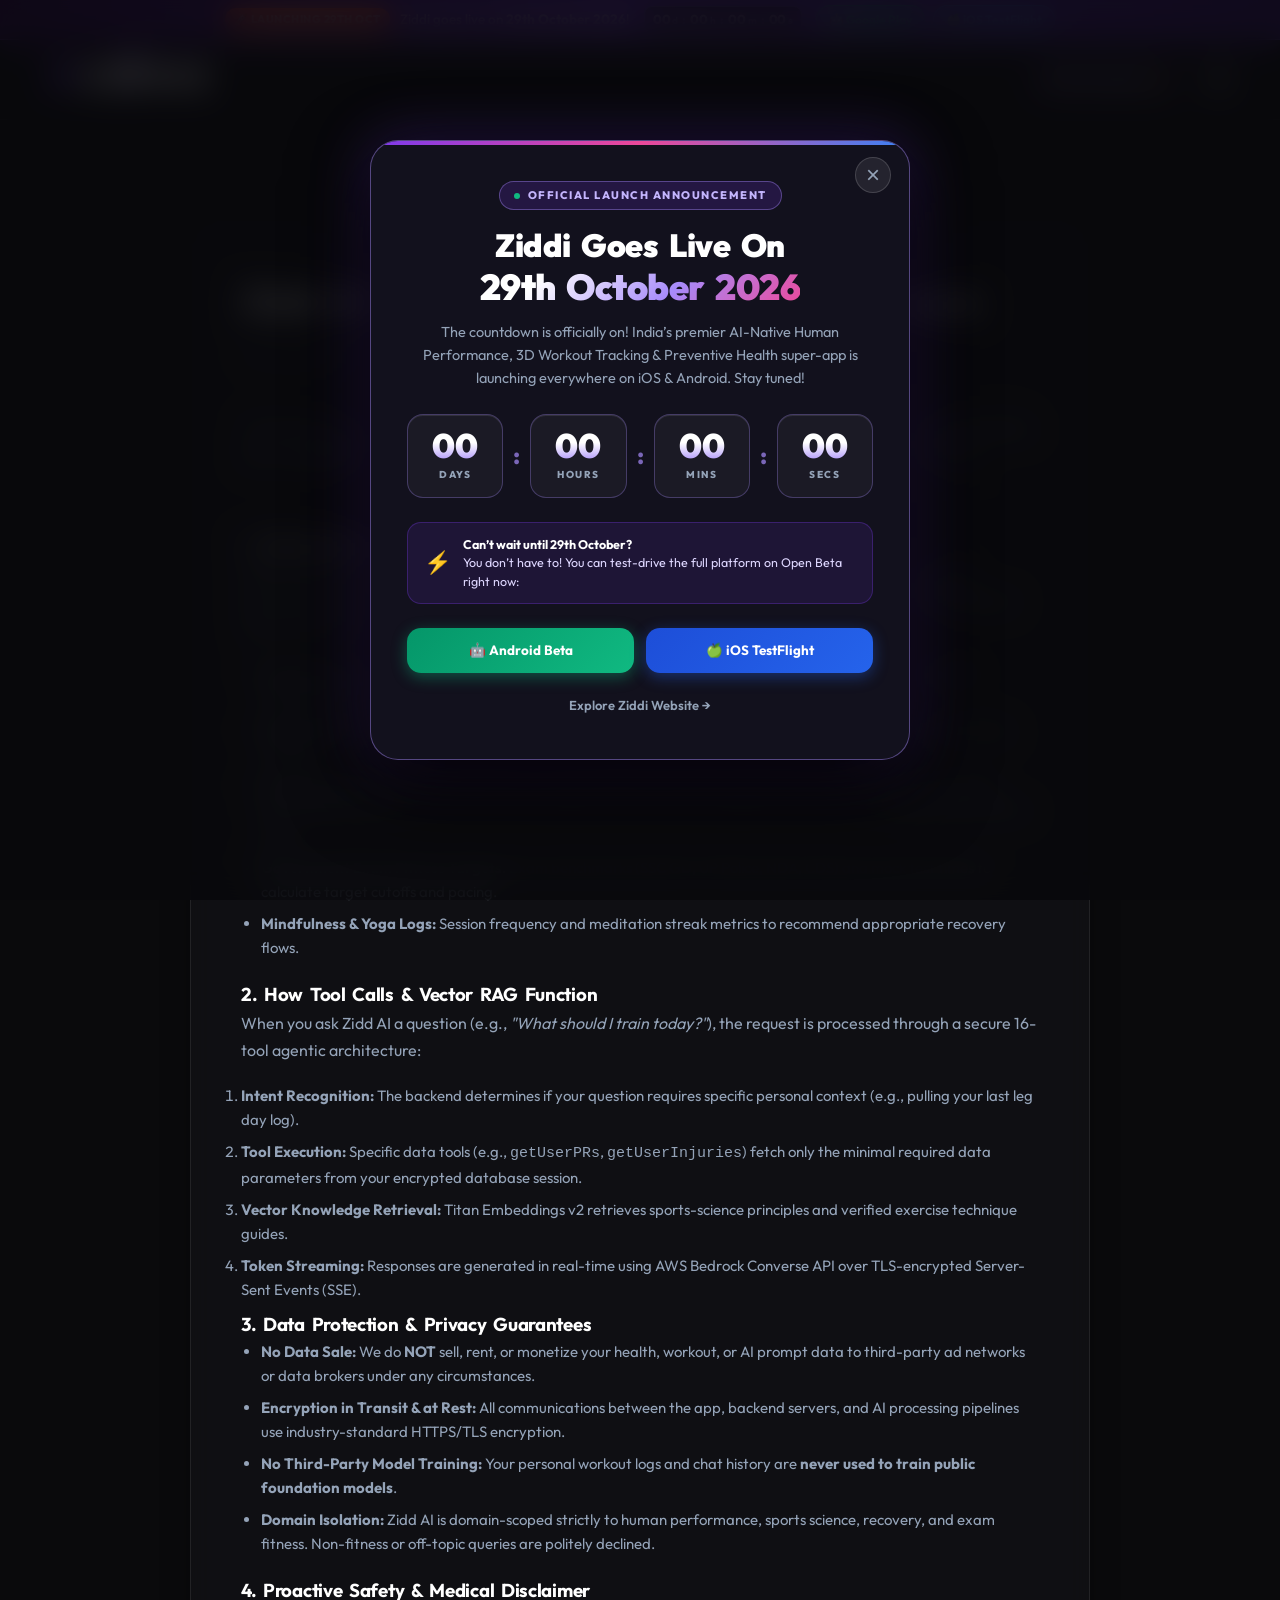
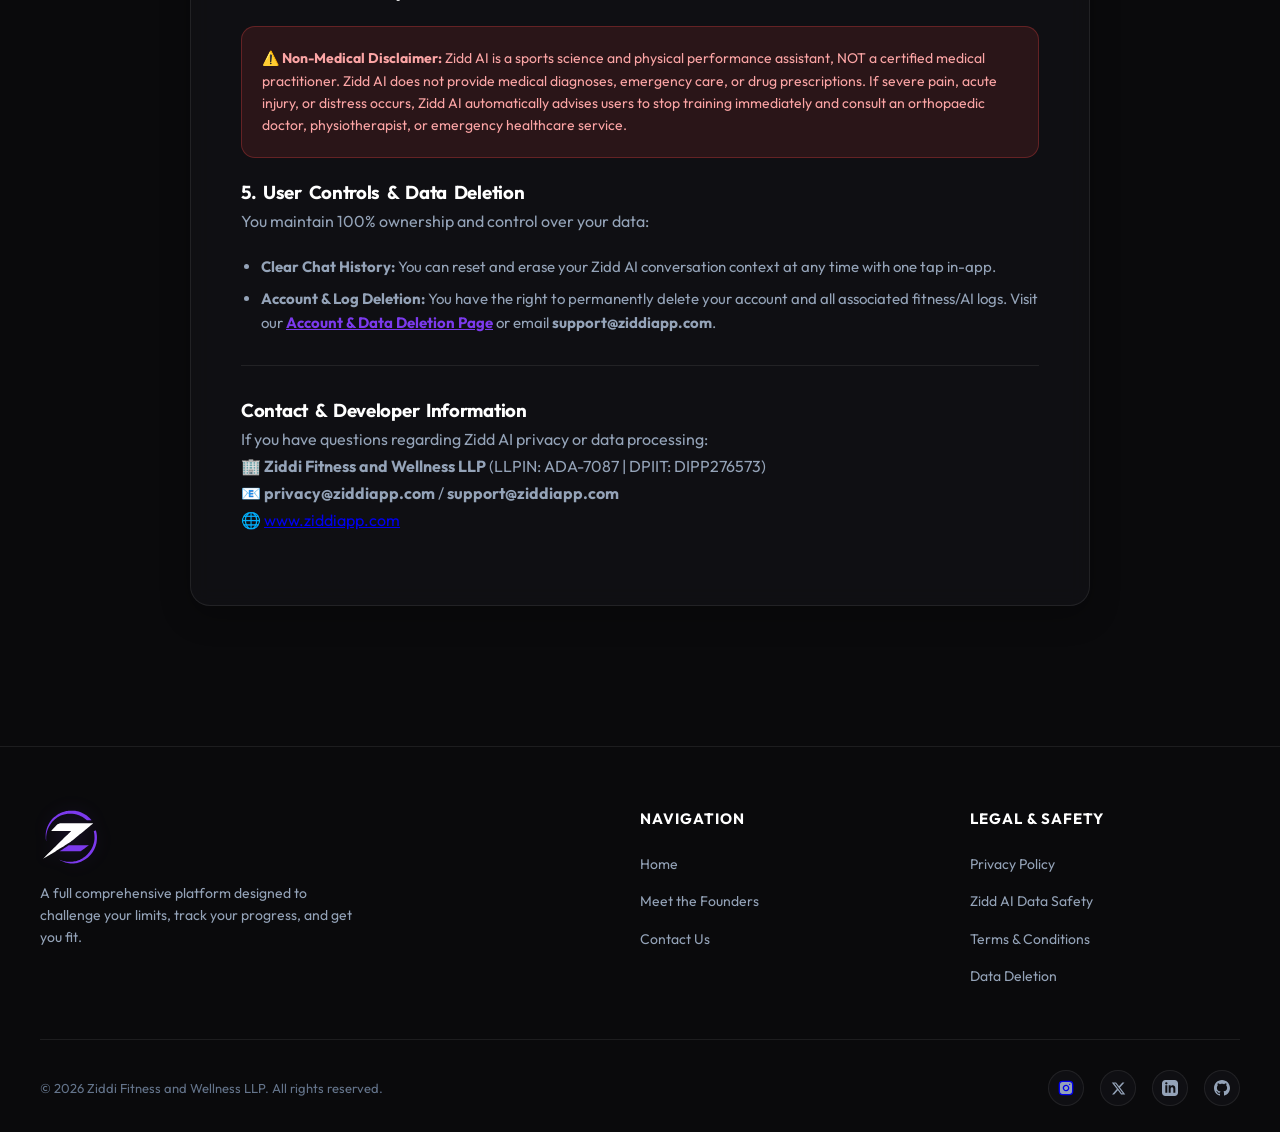
==== ai-privacy.html @ 37eece77 "Fix asset paths with base href, embed self-contained podium and button styles in challenges.html, an" ====
<!DOCTYPE html>
<html lang="en">

<script async src="https://www.googletagmanager.com/gtag/js?id=G-QQ1TR0W003"></script>
<script>
  window.dataLayer = window.dataLayer || [];
  function gtag(){dataLayer.push(arguments);}
  gtag('js', new Date());

  gtag('config', 'G-QQ1TR0W003');
</script>

<head>
  <meta charset="UTF-8">
  <meta name="viewport" content="width=device-width, initial-scale=1.0">
  <title>Zidd AI Privacy & Data Safety Disclosure — Ziddi</title>
  <meta name="description" content="Detailed privacy & data safety disclosure for Zidd AI, RAG architecture, and backend tool calls. Learn what data is accessed and how user privacy is protected.">
  <link rel="canonical" href="https://www.ziddiapp.com/ai-privacy">
  <!-- Favicon for Google Search & Browsers -->
  <link rel="icon" type="image/png" sizes="512x512" href="assets/favicon.png">
  <link rel="icon" type="image/png" sizes="192x192" href="assets/favicon.png">
  <link rel="apple-touch-icon" sizes="180x180" href="assets/favicon.png">
  <link rel="shortcut icon" href="assets/favicon.png">
  <link rel="stylesheet" href="/assets/style.css?v=3.2">
  <script src="/assets/auth.js?v=3.2"></script>
  <script src="/assets/store.js?v=3.2"></script>
  <script src="/assets/subscription-modal.js?v=3.2"></script>
  <script src="/assets/launch-timer.js?v=3.2"></script>
</head>
<body class="has-top-banner">

  <!-- Top Announcement Banner -->
  <div class="top-announcement-banner">
    <div class="banner-content">
      <span class="banner-badge">🚀 LAUNCHING 29TH OCT</span>
      <span class="banner-text">Ziddi goes live on <strong>29th October 2026</strong>!</span>
      <div class="banner-timer" id="topBannerTimer">
        <div class="timer-box"><span class="t-val" id="topDays">00</span><span class="t-lbl">d</span></div>
        <span class="timer-colon">:</span>
        <div class="timer-box"><span class="t-val" id="topHours">00</span><span class="t-lbl">h</span></div>
        <span class="timer-colon">:</span>
        <div class="timer-box"><span class="t-val" id="topMins">00</span><span class="t-lbl">m</span></div>
        <span class="timer-colon">:</span>
        <div class="timer-box"><span class="t-val" id="topSecs">00</span><span class="t-lbl">s</span></div>
      </div>
    </div>
    <div class="banner-actions">
      <a href="https://play.google.com/store/apps/details?id=com.ziddi.app&hl=en_IN" target="_blank" rel="noopener noreferrer" class="banner-cta android-cta">
        🤖 Google Play
      </a>
      <a href="https://testflight.apple.com/join/rsDB4vJc" target="_blank" rel="noopener noreferrer" class="banner-cta ios-cta">
        🍏 iOS TestFlight
      </a>
    </div>
  </div>

  <!-- Background glows -->
  <div class="gradient-accent glow-top-right"></div>
  <div class="gradient-accent glow-bottom-left"></div>

  <!-- Header -->
  <header id="mainHeader">
    <a href="index.html" class="logo-container">
      <picture>
        <source media="(max-width: 900px)" srcset="assets/z_vector_logo.svg">
        <img src="assets/logo.svg" alt="Ziddi Logo" class="logo-img">
      </picture>
    </a>
    <div class="header-right-actions">
      <a href="founders.html" class="header-founders-btn">Meet Founders 🤝</a>
      <button class="nav-menu-btn" id="menuToggle" aria-label="Toggle Navigation">
        <span></span>
        <span></span>
        <span></span>
      </button>
    </div>
  </header>

  <!-- Side Navigation Drawer -->
  <div class="drawer-backdrop" id="drawerBackdrop"></div>
  <div class="side-drawer" id="sideDrawer">
    <div style="margin-bottom: 20px;">
      <img src="assets/z_vector_logo.svg" alt="Ziddi Logo" style="height: 60px; width: auto;">
    </div>
    <a href="index.html">Home</a>
    <a href="challenges.html" class="drawer-challenge-link">
      <span>Ziddi Challenges ⚡🏆</span>
      <span class="badge-live-pulse">LIVE</span>
    </a>
    <a href="ai.html">Zidd AI Coach 🤖</a>
    <a href="founders.html">Meet the Founders</a>
    <a href="privacy.html">Privacy Policy</a>
    <a href="ai-privacy.html" style="color: var(--text-primary);">Zidd AI Data Safety</a>
    <a href="terms.html">Terms & Conditions</a>
    <a href="data-deletion.html">Data Deletion</a>
    <a href="feedback.html">Contact Us</a>
    <a href="https://play.google.com/store/apps/details?id=com.ziddi.app&hl=en_IN" target="_blank" class="drawer-login-btn" style="background: linear-gradient(135deg, #10B981 0%, #059669 100%); margin-bottom: 6px;">🤖 Android Open Beta</a>
    <a href="https://testflight.apple.com/join/rsDB4vJc" target="_blank" class="drawer-login-btn" style="background: linear-gradient(135deg, #2563EB 0%, #1D4ED8 100%);">🍏 iPhone TestFlight</a>
  </div>

  <main>
    <section>
      <div class="legal-container">
        <h1 class="legal-title">Zidd AI Privacy & Data Safety Disclosure</h1>
        <div class="legal-meta">Last Updated: September 14, 2026 | Apple & Google Store Safety Compliance</div>

        <div class="legal-content">
          <p>This document outlines the exact data privacy, retrieval architecture, tool call permissions, and safety guardrails governing <strong>Zidd AI</strong> — the 24/7 AI sports science and human performance coach inside the Ziddi platform.</p>

          <hr style="border: 0; border-top: 1px solid var(--border); margin: 30px 0;">

          <h3>1. What Data Does Zidd AI Access?</h3>
          <p>Zidd AI utilizes an agentic retrieval-augmented generation (RAG) architecture. Rather than storing your personal training history inside generic AI models, data is accessed <strong>ephemerally on demand</strong> via backend tool calls strictly when you submit a query. Zidd AI accesses the following data types:</p>
          <ul>
            <li><strong>Workout Logs & Personal Records (PRs):</strong> Past exercise names, sets, reps, weight lifted, and personal record milestones to provide progressive overload advice.</li>
            <li><strong>Weekly Split & Routine Planner:</strong> Scheduled workout days and exercise sequences to help design balanced training routines.</li>
            <li><strong>Active Injury History:</strong> Injury locations (e.g., knee, shoulder, lower back) and pain scores. This is checked by safety guardrail tools like <code>getUserInjuries</code> to explicitly prevent recommending exercises that could aggravate an active injury.</li>
            <li><strong>Government Exam Fitness Targets:</strong> Exam benchmarks (SSC GD, UP Police, NDA, CDS) and mock test times to calculate target cutoffs and pacing.</li>
            <li><strong>Mindfulness & Yoga Logs:</strong> Session frequency and meditation streak metrics to recommend appropriate recovery flows.</li>
          </ul>

          <h3>2. How Tool Calls & Vector RAG Function</h3>
          <p>When you ask Zidd AI a question (e.g., <em>"What should I train today?"</em>), the request is processed through a secure 16-tool agentic architecture:</p>
          <ol>
            <li><strong>Intent Recognition:</strong> The backend determines if your question requires specific personal context (e.g., pulling your last leg day log).</li>
            <li><strong>Tool Execution:</strong> Specific data tools (e.g., <code>getUserPRs</code>, <code>getUserInjuries</code>) fetch only the minimal required data parameters from your encrypted database session.</li>
            <li><strong>Vector Knowledge Retrieval:</strong> Titan Embeddings v2 retrieves sports-science principles and verified exercise technique guides.</li>
            <li><strong>Token Streaming:</strong> Responses are generated in real-time using AWS Bedrock Converse API over TLS-encrypted Server-Sent Events (SSE).</li>
          </ol>

          <h3>3. Data Protection & Privacy Guarantees</h3>
          <ul>
            <li><strong>No Data Sale:</strong> We do <strong>NOT</strong> sell, rent, or monetize your health, workout, or AI prompt data to third-party ad networks or data brokers under any circumstances.</li>
            <li><strong>Encryption in Transit & at Rest:</strong> All communications between the app, backend servers, and AI processing pipelines use industry-standard HTTPS/TLS encryption.</li>
            <li><strong>No Third-Party Model Training:</strong> Your personal workout logs and chat history are <strong>never used to train public foundation models</strong>.</li>
            <li><strong>Domain Isolation:</strong> Zidd AI is domain-scoped strictly to human performance, sports science, recovery, and exam fitness. Non-fitness or off-topic queries are politely declined.</li>
          </ul>

          <h3>4. Proactive Safety & Medical Disclaimer</h3>
          <div style="background: rgba(239, 68, 68, 0.12); border: 1px solid rgba(239, 68, 68, 0.3); border-radius: 14px; padding: 20px; color: #FCA5A5; font-size: 14px; margin: 20px 0; line-height: 1.6;">
            ⚠️ <strong>Non-Medical Disclaimer:</strong> Zidd AI is a sports science and physical performance assistant, NOT a certified medical practitioner. Zidd AI does not provide medical diagnoses, emergency care, or drug prescriptions. If severe pain, acute injury, or distress occurs, Zidd AI automatically advises users to stop training immediately and consult an orthopaedic doctor, physiotherapist, or emergency healthcare service.
          </div>

          <h3>5. User Controls & Data Deletion</h3>
          <p>You maintain 100% ownership and control over your data:</p>
          <ul>
            <li><strong>Clear Chat History:</strong> You can reset and erase your Zidd AI conversation context at any time with one tap in-app.</li>
            <li><strong>Account & Log Deletion:</strong> You have the right to permanently delete your account and all associated fitness/AI logs. Visit our <a href="data-deletion.html" style="color: var(--primary); font-weight: 700;">Account & Data Deletion Page</a> or email <strong>support@ziddiapp.com</strong>.</li>
          </ul>

          <hr style="border: 0; border-top: 1px solid var(--border); margin: 30px 0;">

          <h3>Contact & Developer Information</h3>
          <p>If you have questions regarding Zidd AI privacy or data processing:<br>
          🏢 <strong>Ziddi Fitness and Wellness LLP</strong> (LLPIN: ADA-7087 | DPIIT: DIPP276573)<br>
          📧 <strong>privacy@ziddiapp.com</strong> / <strong>support@ziddiapp.com</strong><br>
          🌐 <a href="https://www.ziddiapp.com">www.ziddiapp.com</a></p>
        </div>
      </div>
    </section>
  </main>

  <!-- Footer -->
  <footer>
    <div class="footer-grid">
      <div class="footer-brand">
        <a href="index.html" class="logo-container" style="padding:0;">
          <img src="assets/z_vector_logo.svg" alt="Ziddi Logo" class="logo-img" style="height: 60px;">
        </a>
        <p>A full comprehensive platform designed to challenge your limits, track your progress, and get you fit.</p>
      </div>
      <div class="footer-links">
        <h4>Navigation</h4>
        <ul>
          <li><a href="index.html">Home</a></li>
          <li><a href="founders.html">Meet the Founders</a></li>
          <li><a href="feedback.html">Contact Us</a></li>
        </ul>
      </div>
      <div class="footer-links">
        <h4>Legal & Safety</h4>
        <ul>
          <li><a href="privacy.html">Privacy Policy</a></li>
          <li><a href="ai-privacy.html">Zidd AI Data Safety</a></li>
          <li><a href="terms.html">Terms & Conditions</a></li>
          <li><a href="data-deletion.html">Data Deletion</a></li>
        </ul>
      </div>
    </div>
    <div class="footer-bottom">
      <p>&copy; 2026 Ziddi Fitness and Wellness LLP. All rights reserved.</p>
      <div class="footer-socials">
        <!-- Instagram -->
        <a href="https://www.instagram.com/ziddiapp/" target="_blank" rel="noopener noreferrer" aria-label="Instagram">
          <svg width="16" height="16" viewBox="0 0 24 24" fill="none" stroke="currentColor" stroke-width="2" stroke-linecap="round" stroke-linejoin="round"><rect x="2" y="2" width="20" height="20" rx="5" ry="5"></rect><path d="M16 11.37A4 4 0 1 1 12.63 8 4 4 0 0 1 16 11.37z"></path><line x1="17.5" y1="6.5" x2="17.51" y2="6.5"></line></svg>
        </a>
        <!-- X -->
        <a href="https://x.com/ziddiapp" target="_blank" rel="noopener noreferrer" aria-label="X (formerly Twitter)">
          <svg width="15" height="15" viewBox="0 0 24 24" fill="currentColor"><path d="M18.244 2.25h3.308l-7.227 8.26 8.502 11.24H16.17l-5.214-6.817L4.99 21.75H1.68l7.73-8.835L1.254 2.25H8.08l4.713 6.231zm-1.161 17.52h1.833L7.084 4.126H5.117z"/></svg>
        </a>
        <!-- LinkedIn -->
        <a href="https://www.linkedin.com/company/ziddi-app" target="_blank" rel="noopener noreferrer" aria-label="LinkedIn">
          <svg width="16" height="16" viewBox="0 0 24 24" fill="currentColor"><path d="M19 0h-14c-2.761 0-5 2.239-5 5v14c0 2.761 2.239 5 5 5h14c2.762 0 5-2.239 5-5v-14c0-2.761-2.238-5-5-5zm-11 19h-3v-11h3v11zm-1.5-12.268c-.966 0-1.75-.779-1.75-1.75s.784-1.75 1.75-1.75 1.75.779 1.75 1.75-.784 1.75-1.75 1.75zm13.5 12.268h-3v-5.604c0-3.368-4-3.113-4 0v5.604h-3v-11h3v1.765c1.396-2.586 7-2.777 7 2.476v6.759z"/></svg>
        </a>
        <!-- GitHub -->
        <a href="https://github.com/ziddiapp" target="_blank" rel="noopener noreferrer" aria-label="GitHub">
          <svg width="16" height="16" viewBox="0 0 24 24" fill="currentColor"><path d="M12 0c-6.626 0-12 5.373-12 12 0 5.302 3.438 9.8 8.207 11.387.599.111.793-.261.793-.577v-2.234c-3.338.726-4.033-1.416-4.033-1.416-.546-1.387-1.333-1.756-1.333-1.756-1.089-.745.083-.729.083-.729 1.205.084 1.839 1.237 1.839 1.237 1.07 1.834 2.807 1.304 3.492.997.107-.775.418-1.305.762-1.604-2.665-.305-5.467-1.334-5.467-5.931 0-1.311.469-2.381 1.236-3.221-.124-.303-.535-1.524.117-3.176 0 0 1.008-.322 3.301 1.23.957-.266 1.983-.399 3.003-.404 1.02.005 2.047.138 3.006.404 2.291-1.552 3.297-1.23 3.297-1.23.653 1.653.242 2.874.118 3.176.77.84 1.235 1.911 1.235 3.221 0 4.609-2.807 5.624-5.479 5.921.43.372.823 1.102.823 2.222v3.293c0 .319.192.694.801.576 4.765-1.589 8.199-6.086 8.199-11.386 0-6.627-5.373-12-12-12z"/></svg>
        </a>
      </div>
    </div>
  </footer>

  <script>
    const menuToggle = document.getElementById('menuToggle');
    const sideDrawer = document.getElementById('sideDrawer');
    const drawerBackdrop = document.getElementById('drawerBackdrop');

    function toggleMenu() {
      menuToggle.classList.toggle('open');
      sideDrawer.classList.toggle('open');
      drawerBackdrop.classList.toggle('open');
    }

    if (menuToggle) menuToggle.addEventListener('click', toggleMenu);
    if (drawerBackdrop) drawerBackdrop.addEventListener('click', toggleMenu);
  </script>
</body>
</html>
---- assets/style.css ----
@import url('https://fonts.googleapis.com/css2?family=Outfit:wght@300;400;500;600;700;800;900&display=swap');

:root {
  --primary: #7C3AED;
  --primary-hover: #6D28D9;
  --primary-glow: rgba(124, 58, 237, 0.15);
  --bg: #0A0A0C;
  --bg-card: rgba(18, 18, 22, 0.75);
  --bg-card-hover: rgba(26, 26, 32, 0.85);
  --border: rgba(255, 255, 255, 0.08);
  --border-focus: rgba(124, 58, 237, 0.4);
  --text-primary: #FFFFFF;
  --text-secondary: #94A3B8;
  --text-muted: #64748B;
  --font: 'Outfit', -apple-system, BlinkMacSystemFont, "Segoe UI", Roboto, sans-serif;
  --transition: all 0.3s cubic-bezier(0.4, 0, 0.2, 1);
}

/* Global Reset */
* {
  box-sizing: border-box;
  margin: 0;
  padding: 0;
}

html {
  background-color: var(--bg);
  color: var(--text-primary);
  font-family: var(--font);
  overflow-x: hidden;
  max-width: 100%;
  width: 100%;
  line-height: 1.6;
}

body {
  background-color: var(--bg);
  color: var(--text-primary);
  font-family: var(--font);
  overflow-x: clip;
  width: 100%;
  max-width: 100%;
  position: relative;
  line-height: 1.6;
}

/* Header & Navigation */
header {
  position: fixed;
  top: 0;
  left: 0;
  width: 100%;
  height: 80px;
  background: rgba(10, 10, 12, 0.75);
  backdrop-filter: blur(16px);
  -webkit-backdrop-filter: blur(16px);
  border-bottom: 1px solid var(--border);
  z-index: 100;
  display: flex;
  justify-content: space-between;
  align-items: center;
  padding: 0 40px;
  transition: var(--transition);
}

header.scrolled {
  height: 70px;
  background: rgba(6, 6, 8, 0.9);
}

.logo-container {
  display: flex;
  align-items: center;
  gap: 12px;
  text-decoration: none;
  cursor: pointer;
}

.logo-img {
  height: 48px;
  width: auto;
  filter: drop-shadow(0 0 8px var(--primary-glow));
  transition: var(--transition);
}

.logo-container:hover .logo-img {
  transform: rotate(-5deg) scale(1.05);
}

.logo-text {
  font-size: 24px;
  font-weight: 900;
  color: var(--text-primary);
  letter-spacing: -0.5px;
}

.logo-text span {
  color: var(--primary);
}

/* Header Right Actions */
.header-right-actions {
  display: flex;
  align-items: center;
  gap: 16px;
}

.header-founders-btn {
  display: inline-flex;
  align-items: center;
  gap: 6px;
  padding: 8px 18px;
  background: rgba(124, 58, 237, 0.12);
  border: 1px solid rgba(124, 58, 237, 0.35);
  border-radius: 20px;
  color: var(--text-primary);
  text-decoration: none;
  font-size: 14px;
  font-weight: 700;
  transition: var(--transition);
}

.header-founders-btn:hover,
.header-founders-btn.active {
  background: rgba(124, 58, 237, 0.25);
  border-color: var(--primary);
  transform: translateY(-1px);
  box-shadow: 0 4px 14px rgba(124, 58, 237, 0.35);
  color: #FFFFFF;
}

.nav-menu-btn {
  display: flex;
  flex-direction: column;
  justify-content: space-around;
  width: 42px;
  height: 42px;
  padding: 10px 8px;
  background: rgba(255, 255, 255, 0.05);
  border: 1px solid var(--border);
  border-radius: 12px;
  cursor: pointer;
  transition: var(--transition);
  z-index: 160;
}

.nav-menu-btn:hover {
  background: rgba(124, 58, 237, 0.15);
  border-color: var(--primary);
}

.nav-menu-btn span {
  width: 100%;
  height: 2px;
  background: var(--text-primary);
  border-radius: 2px;
  transition: var(--transition);
}

/* Side Drawer styling */
.side-drawer {
  position: fixed;
  top: 0;
  right: 0;
  width: 300px;
  max-width: 85vw;
  height: 100vh;
  background: rgba(13, 13, 16, 0.96);
  backdrop-filter: blur(24px);
  -webkit-backdrop-filter: blur(24px);
  border-left: 1px solid var(--border);
  z-index: 150;
  display: flex;
  flex-direction: column;
  padding: 100px 30px 40px 30px;
  gap: 22px;
  transform: translateX(100%);
  visibility: hidden;
  transition: transform 0.35s cubic-bezier(0.16, 1, 0.3, 1), visibility 0.35s;
  overflow-y: auto;
  overflow-x: hidden;
  -webkit-overflow-scrolling: touch;
  scroll-behavior: smooth;
  overscroll-behavior: contain;
}

.side-drawer::-webkit-scrollbar {
  width: 5px;
}
.side-drawer::-webkit-scrollbar-track {
  background: transparent;
}
.side-drawer::-webkit-scrollbar-thumb {
  background: rgba(124, 58, 237, 0.3);
  border-radius: 4px;
}
.side-drawer::-webkit-scrollbar-thumb:hover {
  background: rgba(124, 58, 237, 0.6);
}

.side-drawer a, .side-drawer button, .side-drawer div {
  flex-shrink: 0;
}

.side-drawer.open {
  transform: translateX(0);
  visibility: visible;
  box-shadow: -20px 0 40px rgba(0, 0, 0, 0.8);
}

.side-drawer a, .side-drawer button {
  font-size: 18px;
  font-weight: 600;
  color: var(--text-secondary);
  text-decoration: none;
  transition: var(--transition);
  text-align: left;
}

.side-drawer a:hover, .side-drawer button:hover {
  color: var(--text-primary);
  transform: translateX(8px);
}

.drawer-login-btn {
  background: linear-gradient(135deg, var(--primary) 0%, #9060FF 100%);
  color: #FFFFFF !important;
  border: none;
  padding: 14px 28px;
  border-radius: 12px;
  font-weight: 700 !important;
  cursor: pointer;
  text-align: center !important;
  box-shadow: 0 4px 15px rgba(124, 58, 237, 0.35);
  margin-top: 10px;
}

.drawer-login-btn:hover {
  transform: translateY(-2px) !important;
  box-shadow: 0 6px 20px rgba(124, 58, 237, 0.5);
}

.drawer-backdrop {
  position: fixed;
  top: 0;
  left: 0;
  width: 100vw;
  height: 100vh;
  background: rgba(0, 0, 0, 0.5);
  z-index: 140;
  opacity: 0;
  pointer-events: none;
  transition: var(--transition);
}

.drawer-backdrop.open {
  opacity: 1;
  pointer-events: auto;
}

/* Base Layout & Sections */
main {
  padding-top: 80px;
}

section {
  padding: 100px 40px;
  max-width: 1400px;
  margin: 0 auto;
}

/* Gradient background accents */
.gradient-accent {
  position: absolute;
  width: 350px;
  height: 350px;
  border-radius: 50%;
  background: radial-gradient(circle, rgba(124, 58, 237, 0.15) 0%, rgba(0,0,0,0) 70%);
  filter: blur(40px);
  pointer-events: none;
  z-index: -1;
  max-width: 100vw;
  overflow: hidden;
}

.glow-top-right {
  top: 0;
  right: 0;
}

.glow-bottom-left {
  bottom: 0;
  left: 0;
}

/* Button UI */
.btn-primary {
  background: linear-gradient(135deg, var(--primary) 0%, #9060FF 100%);
  color: var(--text-primary);
  border: none;
  padding: 16px 36px;
  font-size: 16px;
  font-weight: 700;
  border-radius: 12px;
  cursor: pointer;
  transition: var(--transition);
  display: inline-flex;
  align-items: center;
  gap: 10px;
  text-decoration: none;
  box-shadow: 0 4px 15px rgba(124, 58, 237, 0.3);
}

.btn-primary:hover {
  transform: translateY(-2px);
  box-shadow: 0 8px 24px rgba(124, 58, 237, 0.55);
}

/* Legal Pages Styling (Terms / Privacy) */
.legal-container {
  max-width: 900px;
  margin: 40px auto;
  background: var(--bg-card);
  border: 1px solid var(--border);
  border-radius: 20px;
  padding: 50px;
  box-shadow: 0 10px 30px rgba(0, 0, 0, 0.25);
  backdrop-filter: blur(10px);
}

.legal-title {
  font-size: 38px;
  font-weight: 800;
  margin-bottom: 10px;
  background: linear-gradient(to right, #FFF 30%, #CCC 100%);
  -webkit-background-clip: text;
  -webkit-text-fill-color: transparent;
}

.legal-meta {
  color: var(--text-muted);
  font-size: 14px;
  margin-bottom: 30px;
  border-bottom: 1px solid var(--border);
  padding-bottom: 20px;
}

.legal-content h2 {
  font-size: 22px;
  font-weight: 700;
  margin-top: 35px;
  margin-bottom: 15px;
  color: var(--primary);
  letter-spacing: -0.3px;
}

.legal-content p {
  color: var(--text-secondary);
  font-size: 16px;
  line-height: 1.7;
  margin-bottom: 20px;
}

.legal-content ul {
  margin-bottom: 20px;
  padding-left: 20px;
}

.legal-content li {
  color: var(--text-secondary);
  font-size: 15px;
  margin-bottom: 8px;
}

/* Footer Section */
footer {
  background: transparent;
  border-top: 1px solid var(--border);
  padding: 60px 40px 30px 40px;
}

.footer-grid {
  max-width: 1400px;
  margin: 0 auto;
  display: grid;
  grid-template-columns: 2fr 1fr 1fr;
  gap: 60px;
  margin-bottom: 50px;
}

.footer-brand p {
  color: var(--text-secondary);
  margin-top: 15px;
  max-width: 320px;
  font-size: 14px;
}

.footer-links h4 {
  font-size: 15px;
  font-weight: 700;
  text-transform: uppercase;
  letter-spacing: 1px;
  color: var(--text-primary);
  margin-bottom: 20px;
}

.footer-links ul {
  list-style: none;
  display: flex;
  flex-direction: column;
  gap: 12px;
}

.footer-links a {
  color: var(--text-secondary);
  text-decoration: none;
  font-size: 14px;
  transition: var(--transition);
}

.footer-links a:hover {
  color: var(--primary);
}

.footer-bottom {
  max-width: 1400px;
  margin: 0 auto;
  border-top: 1px solid var(--border);
  padding-top: 30px;
  display: flex;
  justify-content: space-between;
  align-items: center;
  flex-wrap: wrap;
  gap: 20px;
}

.footer-bottom p {
  color: var(--text-muted);
  font-size: 13px;
}

.footer-socials {
  display: flex;
  gap: 16px;
}

.footer-socials a {
  width: 36px;
  height: 36px;
  border-radius: 50%;
  background: var(--bg-card);
  border: 1px solid var(--border);
  display: flex;
  justify-content: center;
  align-items: center;
  text-decoration: none;
  font-size: 16px;
  transition: var(--transition);
}

.footer-socials a:hover {
  border-color: var(--primary);
  background: var(--primary-glow);
  transform: translateY(-3px);
}

.footer-socials a svg {
  fill: var(--text-secondary);
  transition: var(--transition);
}

.footer-socials a:hover svg {
  fill: #FFFFFF;
}

/* Mobile responsive adjustments */
@media (max-width: 900px) {
  .footer-grid {
    grid-template-columns: 1fr;
    gap: 40px;
  }
  .legal-container {
    padding: 30px 20px;
    margin: 20px 10px;
  }
  header {
    padding: 0 20px;
  }
}

/* ── Pink Glassy 3D Lifted Store Button ────────────────────── */
.pink-store-btn {
  background: linear-gradient(135deg, #EC4899 0%, #E11D48 100%);
  color: #FFFFFF !important;
  font-weight: 700;
  font-size: 13px;
  padding: 8px 16px;
  border-radius: 20px;
  text-decoration: none;
  display: inline-flex;
  align-items: center;
  gap: 6px;
  border: 1px solid rgba(255, 255, 255, 0.3);
  box-shadow: 0 4px 15px rgba(236, 72, 153, 0.4), inset 0 1px 0 rgba(255, 255, 255, 0.4);
  transition: all 0.25s cubic-bezier(0.4, 0, 0.2, 1);
  cursor: pointer;
  position: relative;
  overflow: hidden;
}

.pink-store-btn:hover {
  transform: translateY(-2px) scale(1.03);
  box-shadow: 0 8px 25px rgba(236, 72, 153, 0.6), inset 0 1px 0 rgba(255, 255, 255, 0.6);
}

.pink-store-btn:active {
  transform: translateY(0) scale(0.98);
}

/* ── Pink Circular Radial Burst Transition ─────────────────── */
#pinkStoreBurstOverlay {
  position: fixed;
  top: 0;
  left: 0;
  width: 100vw;
  height: 100vh;
  background: radial-gradient(circle, #FFF1F6 0%, #EC4899 70%, #90134E 100%);
  z-index: 99999;
  pointer-events: none;
  clip-path: circle(0% at var(--burst-x, 50%) var(--burst-y, 50%));
  transition: clip-path 0.65s cubic-bezier(0.25, 1, 0.5, 1);
}

#pinkStoreBurstOverlay.active {
  clip-path: circle(150% at var(--burst-x, 50%) var(--burst-y, 50%));
}

@keyframes dropInItem {
  0% {
    opacity: 0;
    transform: translateY(-20px) scale(0.95);
  }
  100% {
    opacity: 1;
    transform: translateY(0) scale(1);
  }
}

.drop-in-item {
  animation: dropInItem 0.45s cubic-bezier(0.34, 1.56, 0.64, 1) forwards;
}

/* ── Open Beta Top Announcement Banner ─────────────────────── */
.top-announcement-banner {
  background: linear-gradient(90deg, #3B0764 0%, #6D28D9 50%, #4C1D95 100%);
  border-bottom: 1px solid rgba(167, 139, 250, 0.35);
  color: #FFFFFF;
  display: flex;
  align-items: center;
  justify-content: center;
  gap: 14px;
  height: 40px;
  padding: 0 20px;
  font-size: 13.5px;
  position: fixed;
  top: 0;
  left: 0;
  width: 100%;
  z-index: 1001;
  box-shadow: 0 4px 20px rgba(124, 58, 237, 0.4);
  box-sizing: border-box;
  backdrop-filter: blur(12px);
  -webkit-backdrop-filter: blur(12px);
}

.top-announcement-banner .banner-content {
  display: flex;
  align-items: center;
  gap: 10px;
}

.top-announcement-banner .banner-badge {
  background: #EF4444;
  color: #FFF;
  font-size: 11px;
  font-weight: 800;
  padding: 3px 9px;
  border-radius: 12px;
  letter-spacing: 0.5px;
  text-transform: uppercase;
  white-space: nowrap;
  box-shadow: 0 0 10px rgba(239, 68, 68, 0.5);
  animation: pulse-badge 2s infinite;
}

@keyframes pulse-badge {
  0%, 100% { opacity: 1; transform: scale(1); }
  50% { opacity: 0.85; transform: scale(1.04); }
}

.top-announcement-banner .banner-text {
  color: rgba(255, 255, 255, 0.95);
  font-weight: 500;
  white-space: nowrap;
}

/* ── Top Banner Live Countdown Timer ───────────────────────── */
.banner-timer {
  display: inline-flex;
  align-items: center;
  gap: 4px;
  background: rgba(0, 0, 0, 0.45);
  padding: 2px 8px;
  border-radius: 8px;
  border: 1px solid rgba(167, 139, 250, 0.45);
  box-shadow: 0 0 12px rgba(124, 58, 237, 0.35);
  margin-left: 4px;
}

.banner-timer .timer-box {
  display: inline-flex;
  align-items: baseline;
  gap: 2px;
}

.banner-timer .t-val {
  font-family: 'Outfit', -apple-system, monospace, sans-serif;
  font-weight: 800;
  font-size: 13px;
  color: #FFFFFF;
  min-width: 16px;
  text-align: center;
  letter-spacing: -0.2px;
}

.banner-timer .t-lbl {
  font-size: 10px;
  font-weight: 700;
  color: #C4B5FD;
  text-transform: lowercase;
}

.banner-timer .timer-colon {
  font-weight: 800;
  font-size: 12px;
  color: #A78BFA;
  opacity: 0.85;
}

.top-announcement-banner .banner-actions {
  display: flex;
  align-items: center;
  gap: 8px;
}

.banner-cta {
  display: inline-flex;
  align-items: center;
  gap: 6px;
  padding: 4px 12px;
  border-radius: 16px;
  font-size: 12px;
  font-weight: 700;
  text-decoration: none;
  transition: all 0.2s ease;
  white-space: nowrap;
}

.banner-cta.android-cta {
  background: rgba(16, 185, 129, 0.2);
  border: 1px solid rgba(16, 185, 129, 0.5);
  color: #34D399;
}

.banner-cta.android-cta:hover {
  background: rgba(16, 185, 129, 0.35);
  color: #FFF;
  transform: translateY(-1px);
  box-shadow: 0 2px 10px rgba(16, 185, 129, 0.3);
}

.banner-cta.ios-cta {
  background: rgba(59, 130, 246, 0.2);
  border: 1px solid rgba(59, 130, 246, 0.5);
  color: #60A5FA;
}

.banner-cta.ios-cta:hover {
  background: rgba(59, 130, 246, 0.35);
  color: #FFF;
  transform: translateY(-1px);
  box-shadow: 0 2px 10px rgba(59, 130, 246, 0.3);
}

/* Header offset rule - supports both class and CSS :has */
body.has-top-banner header,
body:has(.top-announcement-banner) header,
header.has-banner {
  top: 40px !important;
}

body.has-top-banner .ai-wrapper,
body:has(.top-announcement-banner) .ai-wrapper {
  top: 120px;
}

@media (max-width: 768px) {
  .top-announcement-banner {
    height: 38px !important;
    padding: 0 10px !important;
    gap: 6px !important;
    font-size: 11px !important;
    flex-direction: row !important;
    flex-wrap: nowrap !important;
    justify-content: center !important;
    align-items: center !important;
    text-align: center !important;
  }
  .top-announcement-banner .banner-actions {
    display: none !important; /* Hide duplicate bulky store buttons from top bar on mobile */
  }
  .top-announcement-banner .banner-content {
    display: flex !important;
    align-items: center !important;
    justify-content: center !important;
    gap: 8px !important;
    width: auto !important;
    flex-wrap: nowrap !important;
  }
  .top-announcement-banner .banner-badge {
    font-size: 10px !important;
    padding: 2.5px 7px !important;
    white-space: nowrap !important;
    flex-shrink: 0 !important;
  }
  .top-announcement-banner .banner-text {
    display: none !important; /* Hide long wrapped sentence on phone so it fits into 1 clean line */
  }
  .top-announcement-banner .banner-timer {
    padding: 2px 6px !important;
    margin-left: 0 !important;
    gap: 3px !important;
    flex-shrink: 0 !important;
  }
  .top-announcement-banner .banner-timer .t-val {
    font-size: 12px !important;
    min-width: 14px !important;
  }
  .top-announcement-banner .banner-timer .t-lbl {
    font-size: 9px !important;
  }
  body.has-top-banner header,
  body:has(.top-announcement-banner) header,
  header.has-banner {
    top: 38px !important;
  }
  body.has-top-banner .hero-container,
  body.has-top-banner .challenges-page-hero,
  body.has-top-banner .founders-hero,
  body.has-top-banner .feedback-hero,
  body.has-top-banner .legal-container,
  body.has-top-banner .store-container {
    padding-top: 120px !important;
  }
}

/* ── Typography & Title Spacing ────────────────────────────── */
h1, h2, h3, .section-title, .hero-content h1, .features-header h2, .founders-hero h1, .feedback-hero h1 {
  word-spacing: 0.16em;
  letter-spacing: -0.3px;
}

/* ── Interactive Color Glow for Tabs & AI Pillar Cards ─────── */
.glow-card {
  transition: all 0.3s cubic-bezier(0.4, 0, 0.2, 1);
  cursor: pointer;
  -webkit-tap-highlight-color: transparent;
}

/* Purple Glow (Health & Live PR) */
.glow-purple {
  border: 1px solid rgba(155, 92, 255, 0.22) !important;
}
.glow-purple:hover,
.glow-purple:active,
.glow-purple:focus-visible {
  border-color: #A78BFA !important;
  box-shadow: 0 12px 35px rgba(124, 58, 237, 0.35), 0 0 20px rgba(167, 139, 250, 0.25) !important;
  transform: translateY(-4px);
}

/* Green Glow (Healing & TDEE Nutrition) */
.glow-green {
  border: 1px solid rgba(16, 185, 129, 0.22) !important;
}
.glow-green:hover,
.glow-green:active,
.glow-green:focus-visible {
  border-color: #34D399 !important;
  box-shadow: 0 12px 35px rgba(16, 185, 129, 0.35), 0 0 20px rgba(52, 211, 153, 0.25) !important;
  transform: translateY(-4px);
}

/* Orange/Red Glow (Target & Injury Guardrails) */
.glow-orange {
  border: 1px solid rgba(249, 115, 22, 0.22) !important;
}
.glow-orange:hover,
.glow-orange:active,
.glow-orange:focus-visible {
  border-color: #FB923C !important;
  box-shadow: 0 12px 35px rgba(249, 115, 22, 0.35), 0 0 20px rgba(251, 146, 60, 0.25) !important;
  transform: translateY(-4px);
}

/* Amber/Gold Glow (Exam Cutoff Pacing) */
.glow-amber {
  border: 1px solid rgba(245, 158, 11, 0.22) !important;
}
.glow-amber:hover,
.glow-amber:active,
.glow-amber:focus-visible {
  border-color: #FBBF24 !important;
  box-shadow: 0 12px 35px rgba(245, 158, 11, 0.35), 0 0 20px rgba(251, 191, 36, 0.25) !important;
  transform: translateY(-4px);
}

/* Pink Glow (Store) */
.glow-pink {
  border: 1px solid rgba(236, 72, 153, 0.22) !important;
}
.glow-pink:hover,
.glow-pink:active,
.glow-pink:focus-visible {
  border-color: #F472B6 !important;
  box-shadow: 0 12px 35px rgba(236, 72, 153, 0.35), 0 0 20px rgba(244, 114, 182, 0.25) !important;
  transform: translateY(-4px);
}

/* ── Launch Highlight Hero Pill ────────────────────────────── */
.launch-announcement-highlight {
  display: inline-flex;
  align-items: center;
  gap: 10px;
  background: linear-gradient(135deg, rgba(124, 58, 237, 0.25) 0%, rgba(236, 72, 153, 0.18) 100%);
  border: 1px solid rgba(167, 139, 250, 0.55);
  border-radius: 30px;
  padding: 8px 18px;
  margin-bottom: 20px;
  font-size: 13.5px;
  font-weight: 700;
  color: #FFFFFF;
  box-shadow: 0 4px 20px rgba(124, 58, 237, 0.35), 0 0 12px rgba(236, 72, 153, 0.2);
  cursor: pointer;
  transition: all 0.25s ease;
}

.launch-announcement-highlight:hover {
  transform: translateY(-2px) scale(1.02);
  border-color: #C4B5FD;
  box-shadow: 0 8px 30px rgba(124, 58, 237, 0.5), 0 0 20px rgba(236, 72, 153, 0.35);
}

.live-pulse-dot {
  width: 8px;
  height: 8px;
  border-radius: 50%;
  background: #10B981;
  box-shadow: 0 0 8px #10B981;
  animation: pulse-dot 1.8s infinite;
}

@keyframes pulse-dot {
  0%, 100% { transform: scale(1); opacity: 1; }
  50% { transform: scale(1.4); opacity: 0.6; }
}

/* ── Opening Launch Modal Popup ─────────────────────────────── */
.launch-modal-backdrop {
  position: fixed;
  top: 0;
  left: 0;
  width: 100vw;
  height: 100vh;
  background: rgba(8, 8, 12, 0.88);
  backdrop-filter: blur(16px);
  -webkit-backdrop-filter: blur(16px);
  z-index: 99999;
  display: flex;
  align-items: center;
  justify-content: center;
  padding: 20px;
  box-sizing: border-box;
  opacity: 0;
  visibility: hidden;
  transition: opacity 0.35s cubic-bezier(0.4, 0, 0.2, 1), visibility 0.35s ease;
}

.launch-modal-backdrop.active {
  opacity: 1;
  visibility: visible;
}

.launch-modal {
  background: #12111D;
  border: 1.5px solid rgba(167, 139, 250, 0.45);
  border-radius: 28px;
  padding: 40px 36px;
  max-width: 540px;
  width: 100%;
  text-align: center;
  position: relative;
  box-shadow: 0 25px 80px rgba(0, 0, 0, 0.95), 0 0 60px rgba(124, 58, 237, 0.3);
  transform: translateY(20px) scale(0.96);
  transition: transform 0.35s cubic-bezier(0.34, 1.56, 0.64, 1);
  box-sizing: border-box;
  overflow: hidden;
}

.launch-modal-backdrop.active .launch-modal {
  transform: translateY(0) scale(1);
}

.launch-modal::before {
  content: '';
  position: absolute;
  top: 0;
  left: 0;
  right: 0;
  height: 4px;
  background: linear-gradient(90deg, #7C3AED 0%, #EC4899 50%, #3B82F6 100%);
}

.launch-modal-close {
  position: absolute;
  top: 16px;
  right: 18px;
  background: rgba(255, 255, 255, 0.08);
  border: 1px solid rgba(255, 255, 255, 0.15);
  color: #94A3B8;
  font-size: 24px;
  line-height: 1;
  width: 36px;
  height: 36px;
  border-radius: 50%;
  cursor: pointer;
  display: flex;
  align-items: center;
  justify-content: center;
  transition: all 0.2s ease;
}

.launch-modal-close:hover {
  background: rgba(239, 68, 68, 0.2);
  border-color: #EF4444;
  color: #FFF;
  transform: rotate(90deg);
}

.launch-modal-pill {
  display: inline-flex;
  align-items: center;
  gap: 8px;
  background: rgba(124, 58, 237, 0.18);
  border: 1px solid rgba(167, 139, 250, 0.4);
  padding: 5px 14px;
  border-radius: 20px;
  font-size: 11px;
  font-weight: 800;
  letter-spacing: 1.5px;
  color: #C4B5FD;
  text-transform: uppercase;
  margin-bottom: 16px;
}

.launch-modal-pill .pill-dot {
  width: 6px;
  height: 6px;
  border-radius: 50%;
  background: #10B981;
  animation: pulse-dot 1.8s infinite;
}

.launch-modal-title {
  font-size: 32px;
  font-weight: 900;
  color: #FFFFFF;
  margin: 0 0 12px 0;
  line-height: 1.2;
  letter-spacing: -0.5px;
}

.launch-highlight-date {
  background: linear-gradient(135deg, #FFF 20%, #A78BFA 60%, #EC4899 100%);
  -webkit-background-clip: text;
  -webkit-text-fill-color: transparent;
  display: inline-block;
  font-size: 36px;
}

.launch-modal-subtitle {
  font-size: 14.5px;
  color: #94A3B8;
  line-height: 1.6;
  margin: 0 0 24px 0;
}

/* 4-Column Modal Countdown Grid */
.launch-countdown-grid {
  display: flex;
  align-items: center;
  justify-content: center;
  gap: 10px;
  margin-bottom: 24px;
}

.countdown-card {
  flex: 1;
  background: rgba(255, 255, 255, 0.04);
  border: 1px solid rgba(167, 139, 250, 0.3);
  border-radius: 16px;
  padding: 14px 8px;
  display: flex;
  flex-direction: column;
  align-items: center;
  box-shadow: inset 0 1px 0 rgba(255, 255, 255, 0.1);
  min-width: 65px;
}

.countdown-num {
  font-family: 'Outfit', -apple-system, sans-serif;
  font-size: 34px;
  font-weight: 900;
  line-height: 1;
  color: #FFFFFF;
  background: linear-gradient(180deg, #FFFFFF 40%, #A78BFA 100%);
  -webkit-background-clip: text;
  -webkit-text-fill-color: transparent;
  margin-bottom: 4px;
}

.countdown-label {
  font-size: 10px;
  font-weight: 800;
  letter-spacing: 1.5px;
  color: #94A3B8;
  text-transform: uppercase;
}

.countdown-divider {
  font-size: 24px;
  font-weight: 800;
  color: #A78BFA;
  opacity: 0.7;
}

.launch-info-box {
  display: flex;
  align-items: center;
  gap: 12px;
  background: rgba(124, 58, 237, 0.12);
  border: 1px solid rgba(124, 58, 237, 0.3);
  border-radius: 14px;
  padding: 12px 16px;
  margin-bottom: 24px;
  text-align: left;
}

.launch-info-box .info-icon {
  font-size: 22px;
  flex-shrink: 0;
}

.launch-info-box .info-text {
  font-size: 12.5px;
  line-height: 1.5;
  color: #DDD6FE;
}

.launch-info-box .info-text strong {
  color: #FFF;
}

.launch-modal-actions {
  display: flex;
  gap: 12px;
  justify-content: center;
  margin-bottom: 18px;
}

.launch-btn {
  flex: 1;
  display: inline-flex;
  align-items: center;
  justify-content: center;
  gap: 8px;
  padding: 12px 18px;
  border-radius: 14px;
  font-weight: 700;
  font-size: 13.5px;
  text-decoration: none;
  transition: all 0.25s ease;
}

.launch-btn.btn-android {
  background: linear-gradient(135deg, #059669 0%, #10B981 100%);
  color: #FFF;
  box-shadow: 0 4px 15px rgba(16, 185, 129, 0.4);
}
.launch-btn.btn-android:hover {
  transform: translateY(-2px);
  box-shadow: 0 8px 25px rgba(16, 185, 129, 0.6);
}

.launch-btn.btn-ios {
  background: linear-gradient(135deg, #1D4ED8 0%, #2563EB 100%);
  color: #FFF;
  box-shadow: 0 4px 15px rgba(37, 99, 235, 0.4);
}
.launch-btn.btn-ios:hover {
  transform: translateY(-2px);
  box-shadow: 0 8px 25px rgba(37, 99, 235, 0.6);
}

.launch-modal-dismiss-wrapper {
  margin-top: 6px;
}

.launch-dismiss-btn {
  background: none;
  border: none;
  color: #94A3B8;
  font-size: 13px;
  font-weight: 600;
  cursor: pointer;
  padding: 6px 12px;
  transition: color 0.2s ease;
  font-family: inherit;
}

.launch-dismiss-btn:hover {
  color: #FFF;
  text-decoration: underline;
}

@media (max-width: 580px) {
  .launch-modal {
    padding: 30px 20px;
    border-radius: 22px;
  }
  .launch-modal-title {
    font-size: 26px;
  }
  .launch-highlight-date {
    font-size: 28px;
  }
  .countdown-card {
    min-width: 50px;
    padding: 10px 4px;
  }
  .countdown-num {
    font-size: 26px;
  }
  .launch-modal-actions {
    flex-direction: column;
  }
}

/* ─── Ziddi Community Challenges Styles ────────────────────────────────────────── */

/* Sidebar Drawer Live Badge */
.drawer-challenge-link {
  color: #C084FC !important;
  font-weight: 700 !important;
  display: flex !important;
  align-items: center !important;
  justify-content: space-between !important;
  border-left: 3px solid #A855F7;
  padding-left: 12px !important;
  background: rgba(168, 85, 247, 0.08);
  border-radius: 8px;
  margin: 4px 0;
}

.badge-live-pulse {
  display: inline-flex;
  align-items: center;
  gap: 5px;
  background: rgba(239, 68, 68, 0.2);
  border: 1px solid rgba(239, 68, 68, 0.5);
  color: #F87171;
  font-size: 10px;
  font-weight: 800;
  letter-spacing: 0.5px;
  padding: 2px 8px;
  border-radius: 999px;
  text-transform: uppercase;
}

.badge-live-pulse::before {
  content: '';
  width: 6px;
  height: 6px;
  background: #EF4444;
  border-radius: 50%;
  animation: pulse-dot 1.4s infinite;
}

/* Homepage Challenge Highlight Banner */
.challenges-home-banner {
  max-width: 1200px;
  margin: 40px auto 20px auto;
  padding: 0 20px;
}

.challenges-banner-card {
  position: relative;
  background: linear-gradient(135deg, rgba(26, 16, 46, 0.85) 0%, rgba(13, 13, 20, 0.95) 100%);
  border: 1px solid rgba(168, 85, 247, 0.3);
  border-radius: 28px;
  padding: 40px 48px;
  overflow: hidden;
  box-shadow: 0 20px 50px rgba(0, 0, 0, 0.6), 0 0 40px rgba(168, 85, 247, 0.15);
  display: flex;
  align-items: center;
  justify-content: space-between;
  gap: 40px;
}

.challenges-banner-card::before {
  content: '';
  position: absolute;
  top: -120px;
  right: -120px;
  width: 320px;
  height: 320px;
  background: radial-gradient(circle, rgba(168, 85, 247, 0.22) 0%, transparent 70%);
  pointer-events: none;
}

.challenges-banner-content {
  flex: 1;
  max-width: 620px;
}

.challenges-banner-tag {
  display: inline-flex;
  align-items: center;
  gap: 8px;
  padding: 6px 14px;
  border-radius: 999px;
  background: rgba(168, 85, 247, 0.15);
  border: 1px solid rgba(168, 85, 247, 0.35);
  color: #C084FC;
  font-size: 12px;
  font-weight: 700;
  letter-spacing: 0.5px;
  text-transform: uppercase;
  margin-bottom: 16px;
}

.challenges-banner-title {
  font-size: 36px;
  font-weight: 800;
  letter-spacing: -0.5px;
  line-height: 1.2;
  margin-bottom: 14px;
  background: linear-gradient(135deg, #FFFFFF 0%, #E9D5FF 100%);
  -webkit-background-clip: text;
  -webkit-text-fill-color: transparent;
}

.challenges-banner-desc {
  color: #94A3B8;
  font-size: 15.5px;
  line-height: 1.6;
  margin-bottom: 24px;
}

.challenges-banner-actions {
  display: flex;
  gap: 14px;
  flex-wrap: wrap;
}

.challenges-banner-visual {
  flex-shrink: 0;
  display: flex;
  align-items: center;
  justify-content: center;
}

.challenges-banner-img {
  width: 260px;
  height: auto;
  filter: drop-shadow(0 15px 30px rgba(168, 85, 247, 0.35));
  transition: transform 0.3s ease;
}

.challenges-banner-card:hover .challenges-banner-img {
  transform: scale(1.04) rotate(-1deg);
}

.btn-challenges-primary {
  display: inline-flex;
  align-items: center;
  gap: 8px;
  background: linear-gradient(135deg, #A855F7 0%, #7C3AED 100%);
  color: #FFF !important;
  font-weight: 700;
  font-size: 14.5px;
  padding: 12px 24px;
  border-radius: 999px;
  text-decoration: none;
  border: none;
  cursor: pointer;
  transition: all 0.25s ease;
  box-shadow: 0 4px 20px rgba(168, 85, 247, 0.4);
}

.btn-challenges-primary:hover {
  transform: translateY(-2px);
  box-shadow: 0 8px 25px rgba(168, 85, 247, 0.6);
}

.btn-challenges-secondary {
  display: inline-flex;
  align-items: center;
  gap: 8px;
  background: rgba(255, 255, 255, 0.05);
  color: #E2E8F0 !important;
  font-weight: 600;
  font-size: 14px;
  padding: 12px 22px;
  border-radius: 999px;
  text-decoration: none;
  border: 1px solid rgba(255, 255, 255, 0.15);
  cursor: pointer;
  transition: all 0.25s ease;
}

.btn-challenges-secondary:hover {
  background: rgba(255, 255, 255, 0.1);
  border-color: rgba(168, 85, 247, 0.4);
  color: #FFF !important;
}

/* ── Top 3 Podium Section ── */
.podium-section {
  max-width: 1100px;
  margin: 30px auto 60px auto;
  padding: 0 20px;
}

.podium-header {
  text-align: center;
  margin-bottom: 40px;
}

.podium-header h3 {
  font-size: 32px;
  font-weight: 800;
  letter-spacing: -0.5px;
  margin-bottom: 8px;
  color: #FFF;
}

.podium-header p {
  color: #94A3B8;
  font-size: 16px;
  max-width: 600px;
  margin: 0 auto;
}

.podium-grid {
  display: grid;
  grid-template-columns: 1fr 1.15fr 1fr;
  align-items: flex-end;
  gap: 20px;
  max-width: 960px;
  margin: 0 auto;
}

/* Individual Podium Cards */
.podium-card {
  position: relative;
  background: rgba(18, 18, 26, 0.85);
  border: 1px solid rgba(255, 255, 255, 0.08);
  border-radius: 22px;
  padding: 28px 20px;
  text-align: center;
  backdrop-filter: blur(14px);
  transition: all 0.3s ease;
  display: flex;
  flex-direction: column;
  align-items: center;
}

.podium-card:hover {
  transform: translateY(-6px);
}

/* 1st Place (Gold) */
.podium-card.rank-1 {
  background: linear-gradient(180deg, rgba(38, 28, 16, 0.9) 0%, rgba(20, 18, 24, 0.95) 100%);
  border: 2px solid #F59E0B;
  box-shadow: 0 15px 40px rgba(245, 158, 11, 0.25), 0 0 30px rgba(245, 158, 11, 0.15);
  padding: 38px 24px 32px 24px;
  transform: translateY(-16px);
}

.podium-card.rank-1:hover {
  transform: translateY(-22px);
  box-shadow: 0 20px 50px rgba(245, 158, 11, 0.35);
}

/* 2nd Place (Silver) */
.podium-card.rank-2 {
  border: 1.5px solid #94A3B8;
  box-shadow: 0 10px 30px rgba(148, 163, 184, 0.15);
}

/* 3rd Place (Bronze) */
.podium-card.rank-3 {
  border: 1.5px solid #D97706;
  box-shadow: 0 10px 30px rgba(217, 119, 6, 0.15);
}

.podium-medal {
  width: 44px;
  height: 44px;
  border-radius: 50%;
  display: flex;
  align-items: center;
  justify-content: center;
  font-size: 22px;
  margin-bottom: 14px;
  box-shadow: 0 6px 16px rgba(0, 0, 0, 0.4);
}

.podium-card.rank-1 .podium-medal {
  background: linear-gradient(135deg, #FCD34D 0%, #F59E0B 100%);
  width: 52px;
  height: 52px;
  font-size: 26px;
}

.podium-card.rank-2 .podium-medal {
  background: linear-gradient(135deg, #E2E8F0 0%, #94A3B8 100%);
}

.podium-card.rank-3 .podium-medal {
  background: linear-gradient(135deg, #FBBF24 0%, #D97706 100%);
}

.podium-avatar-wrapper {
  position: relative;
  width: 72px;
  height: 72px;
  border-radius: 50%;
  padding: 3px;
  margin-bottom: 12px;
}

.podium-card.rank-1 .podium-avatar-wrapper {
  width: 86px;
  height: 86px;
  background: linear-gradient(135deg, #F59E0B 0%, #FCD34D 100%);
}

.podium-card.rank-2 .podium-avatar-wrapper {
  background: linear-gradient(135deg, #94A3B8 0%, #CBD5E1 100%);
}

.podium-card.rank-3 .podium-avatar-wrapper {
  background: linear-gradient(135deg, #D97706 0%, #F59E0B 100%);
}

.podium-avatar {
  width: 100%;
  height: 100%;
  border-radius: 50%;
  object-fit: cover;
  background: #1E1B2E;
  display: flex;
  align-items: center;
  justify-content: center;
  color: #FFF;
  font-weight: 800;
  font-size: 22px;
}

.podium-athlete-name {
  font-size: 18px;
  font-weight: 700;
  color: #FFF;
  margin-bottom: 6px;
  white-space: nowrap;
  overflow: hidden;
  text-overflow: ellipsis;
  max-width: 100%;
}

.podium-verified-badge {
  display: inline-flex;
  align-items: center;
  gap: 5px;
  font-size: 11px;
  color: #34D399;
  background: rgba(16, 185, 129, 0.12);
  border: 1px solid rgba(16, 185, 129, 0.3);
  padding: 3px 10px;
  border-radius: 999px;
  font-weight: 700;
  margin-bottom: 14px;
  letter-spacing: 0.4px;
}

.podium-score-pill {
  background: rgba(255, 255, 255, 0.08);
  border: 1px solid rgba(255, 255, 255, 0.12);
  border-radius: 999px;
  padding: 6px 16px;
  margin-bottom: 16px;
}

.podium-card.rank-1 .podium-score-pill {
  background: rgba(245, 158, 11, 0.15);
  border-color: rgba(245, 158, 11, 0.4);
}

.podium-score-val {
  font-size: 22px;
  font-weight: 900;
  color: #FFF;
}

.podium-score-unit {
  font-size: 12px;
  color: #94A3B8;
  font-weight: 700;
  text-transform: uppercase;
  margin-left: 4px;
}

.podium-reel-btn {
  width: 100%;
  display: inline-flex;
  align-items: center;
  justify-content: center;
  gap: 6px;
  background: rgba(225, 48, 108, 0.15);
  border: 1px solid rgba(225, 48, 108, 0.4);
  color: #F43F5E;
  padding: 10px 14px;
  border-radius: 12px;
  font-size: 13px;
  font-weight: 700;
  cursor: pointer;
  transition: all 0.2s ease;
  font-family: inherit;
}

.podium-reel-btn:hover {
  background: rgba(225, 48, 108, 0.25);
  border-color: #E1306C;
  color: #FFF;
  transform: translateY(-2px);
}

/* ── In-Page Instagram Reel Video Modal ── */
.reel-modal-backdrop {
  position: fixed;
  inset: 0;
  background: rgba(0, 0, 0, 0.85);
  backdrop-filter: blur(8px);
  z-index: 100000;
  display: none;
  align-items: center;
  justify-content: center;
  padding: 20px;
}

.reel-modal-backdrop.active {
  display: flex;
}

.reel-modal-container {
  background: #111118;
  border: 1px solid rgba(255, 255, 255, 0.15);
  border-radius: 20px;
  width: 100%;
  max-width: 440px;
  max-height: 90vh;
  display: flex;
  flex-direction: column;
  overflow: hidden;
  box-shadow: 0 25px 60px rgba(0, 0, 0, 0.8);
  animation: modal-pop 0.25s cubic-bezier(0.16, 1, 0.3, 1);
}

@keyframes modal-pop {
  0% { transform: scale(0.92); opacity: 0; }
  100% { transform: scale(1); opacity: 1; }
}

.reel-modal-header {
  display: flex;
  align-items: center;
  justify-content: space-between;
  padding: 16px 20px;
  border-bottom: 1px solid rgba(255, 255, 255, 0.08);
}

.reel-modal-title {
  display: flex;
  align-items: center;
  gap: 8px;
  font-weight: 700;
  font-size: 15px;
  color: #FFF;
}

.reel-modal-close {
  background: none;
  border: none;
  color: #94A3B8;
  font-size: 24px;
  cursor: pointer;
  line-height: 1;
  padding: 4px;
  transition: color 0.2s;
}

.reel-modal-close:hover {
  color: #FFF;
}

.reel-modal-body {
  position: relative;
  flex: 1;
  min-height: 480px;
  background: #000;
  overflow: hidden;
  display: flex;
  align-items: center;
  justify-content: center;
}

.reel-modal-iframe {
  width: 100%;
  height: 520px;
  border: none;
  overflow: hidden;
}

.reel-modal-footer {
  padding: 14px 20px;
  background: #161622;
  border-top: 1px solid rgba(255, 255, 255, 0.08);
  display: flex;
  align-items: center;
  justify-content: space-between;
}

.reel-direct-link {
  color: #A855F7;
  font-size: 13px;
  font-weight: 600;
  text-decoration: none;
  display: inline-flex;
  align-items: center;
  gap: 4px;
}

.reel-direct-link:hover {
  text-decoration: underline;
  color: #C084FC;
}

/* Claim Modal Container */
.claim-modal-container {
  background: #12121C;
  border: 1px solid rgba(168, 85, 247, 0.35);
  border-radius: 24px;
  width: 100%;
  max-width: 480px;
  padding: 36px 32px;
  text-align: center;
  box-shadow: 0 25px 60px rgba(0, 0, 0, 0.8), 0 0 40px rgba(168, 85, 247, 0.2);
}

.claim-modal-icon {
  font-size: 40px;
  margin-bottom: 12px;
}

.claim-modal-title {
  font-size: 24px;
  font-weight: 800;
  color: #FFF;
  margin-bottom: 8px;
}

.claim-modal-desc {
  font-size: 14px;
  color: #94A3B8;
  line-height: 1.6;
  margin-bottom: 24px;
}

.claim-input-group {
  position: relative;
  margin-bottom: 20px;
}

.claim-input-prefix {
  position: absolute;
  left: 16px;
  top: 50%;
  transform: translateY(-50%);
  color: #94A3B8;
  font-weight: 700;
  font-size: 16px;
}

.claim-input {
  width: 100%;
  background: rgba(255, 255, 255, 0.06);
  border: 1.5px solid rgba(255, 255, 255, 0.15);
  border-radius: 12px;
  padding: 14px 16px 14px 34px;
  color: #FFF;
  font-size: 15px;
  outline: none;
  box-sizing: border-box;
  font-family: inherit;
  transition: border-color 0.2s;
}

.claim-input:focus {
  border-color: #A855F7;
  background: rgba(255, 255, 255, 0.09);
}

.claim-submit-btn {
  width: 100%;
  background: linear-gradient(135deg, #A855F7 0%, #7C3AED 100%);
  border: none;
  color: #FFF;
  font-weight: 700;
  font-size: 15px;
  padding: 14px;
  border-radius: 12px;
  cursor: pointer;
  transition: all 0.2s;
  box-shadow: 0 10px 20px rgba(124, 58, 237, 0.35);
  font-family: inherit;
}

.claim-submit-btn:hover {
  transform: translateY(-2px);
  box-shadow: 0 12px 24px rgba(124, 58, 237, 0.5);
}

/* Responsiveness for Podium & Banner */
@media (max-width: 900px) {
  .challenges-banner-card {
    flex-direction: column-reverse;
    padding: 32px 24px;
    text-align: center;
  }
  .challenges-banner-actions {
    justify-content: center;
  }
  .challenges-banner-visual {
    width: 100%;
    max-width: 300px;
  }
  .podium-grid {
    grid-template-columns: 1fr;
    gap: 16px;
  }
  .podium-card.rank-1 {
    order: -1;
    transform: none;
  }
  .podium-card.rank-1:hover {
    transform: translateY(-4px);
  }
}
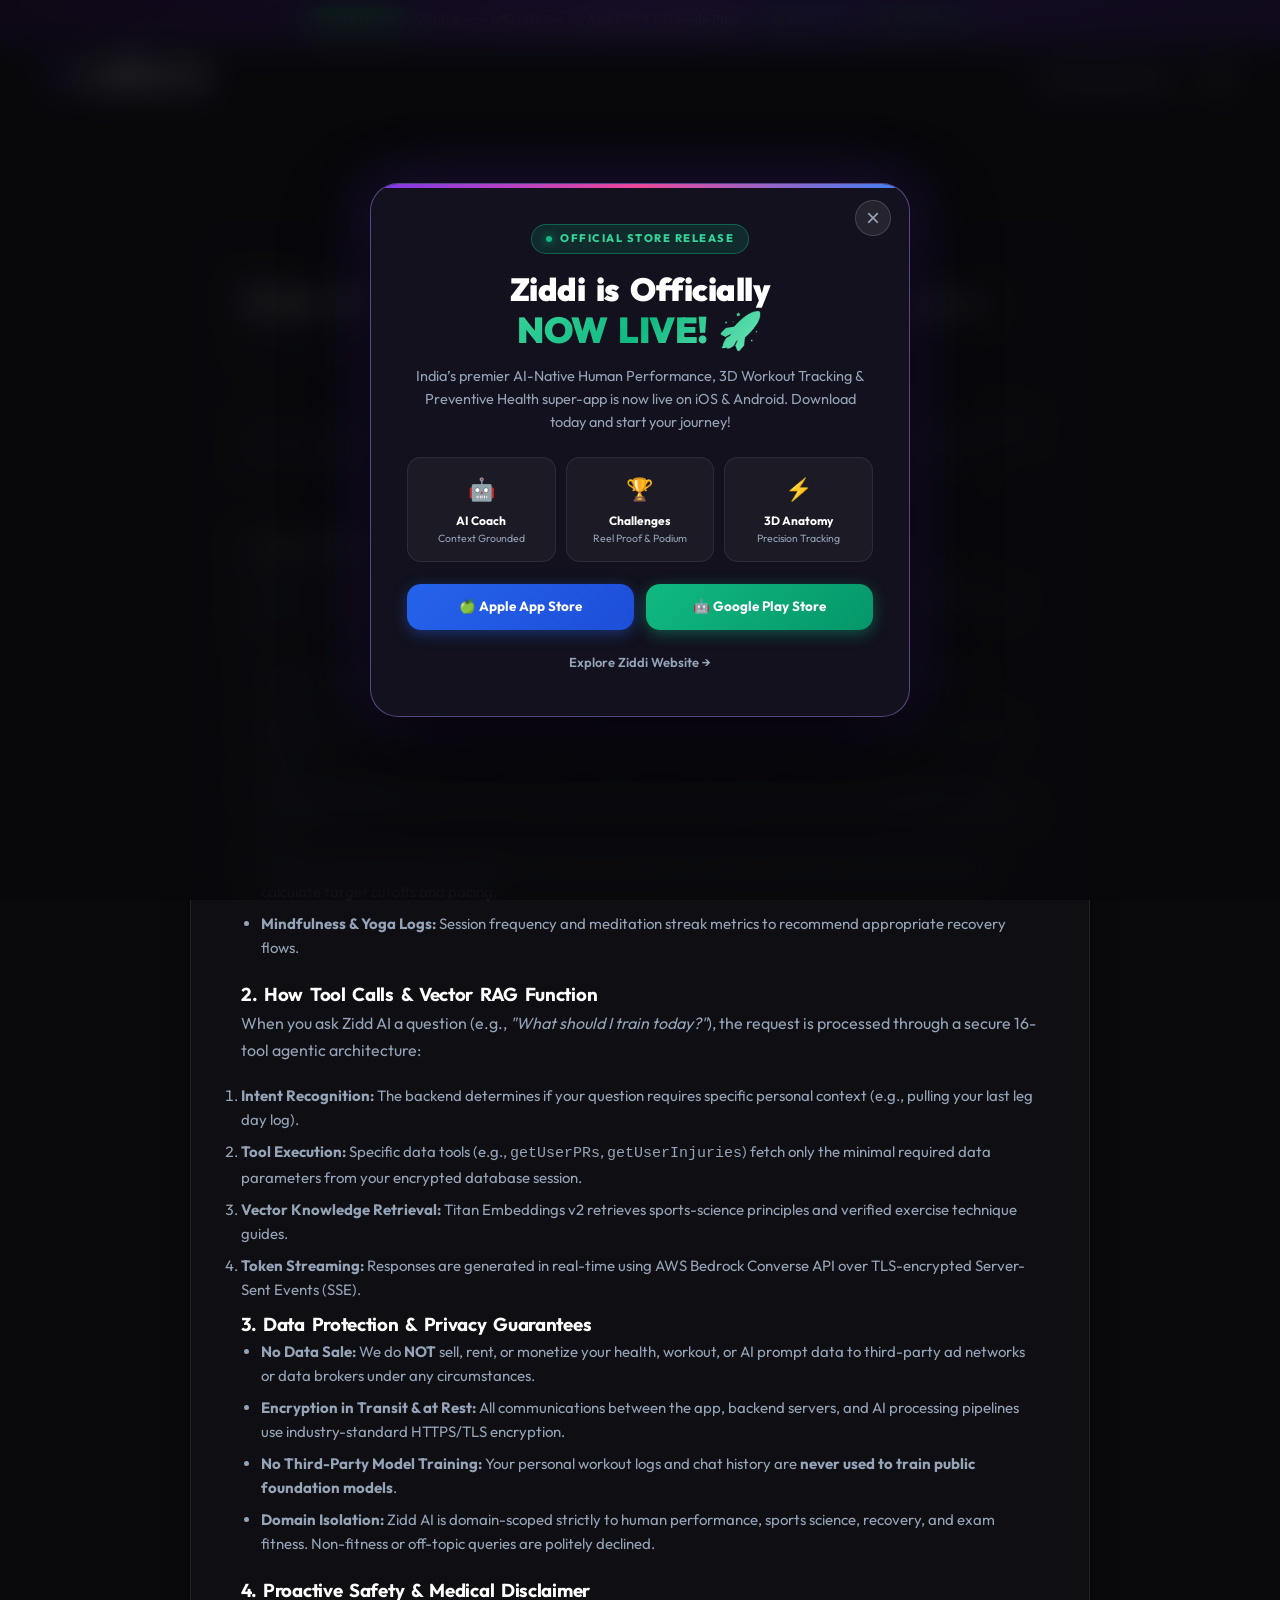
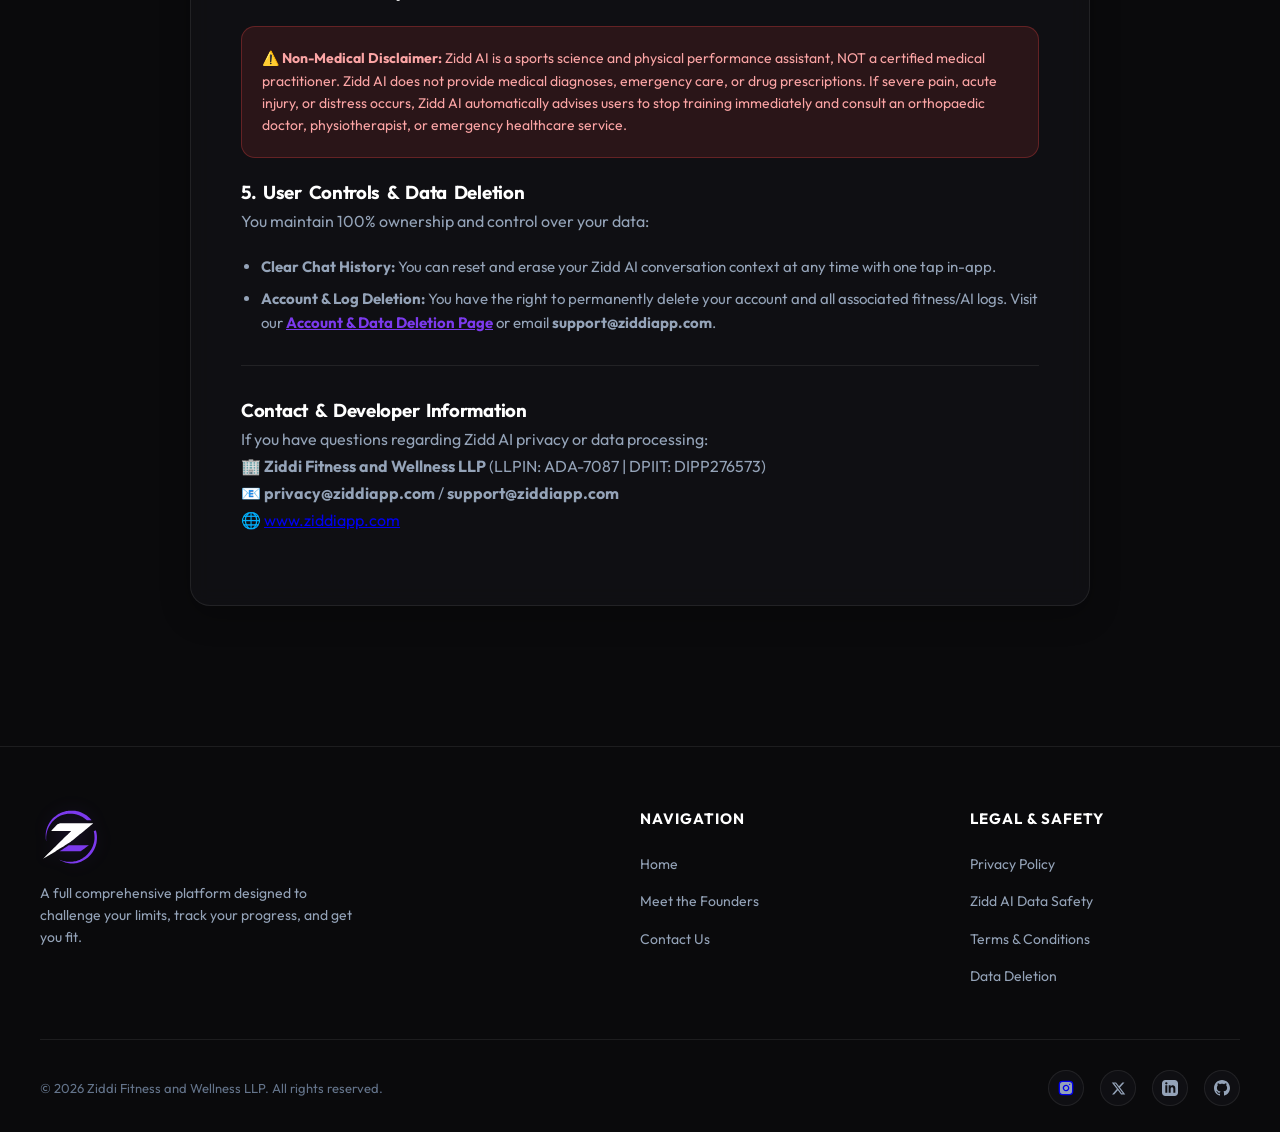
==== commit 580decdd: "Official App Launch: replace TestFlight & beta links with live Apple App Store & Google Play links, " ====
--- a/ai-privacy.html
+++ b/ai-privacy.html
@@ -21,35 +21,26 @@
   <link rel="icon" type="image/png" sizes="192x192" href="assets/favicon.png">
   <link rel="apple-touch-icon" sizes="180x180" href="assets/favicon.png">
   <link rel="shortcut icon" href="assets/favicon.png">
-  <link rel="stylesheet" href="/assets/style.css?v=3.2">
-  <script src="/assets/auth.js?v=3.2"></script>
-  <script src="/assets/store.js?v=3.2"></script>
-  <script src="/assets/subscription-modal.js?v=3.2"></script>
-  <script src="/assets/launch-timer.js?v=3.2"></script>
+  <link rel="stylesheet" href="/assets/style.css?v=4.0">
+  <script src="/assets/auth.js?v=4.0"></script>
+  <script src="/assets/store.js?v=4.0"></script>
+  <script src="/assets/subscription-modal.js?v=4.0"></script>
+  <script src="/assets/launch-timer.js?v=4.0"></script>
 </head>
 <body class="has-top-banner">
 
   <!-- Top Announcement Banner -->
   <div class="top-announcement-banner">
     <div class="banner-content">
-      <span class="banner-badge">🚀 LAUNCHING 29TH OCT</span>
-      <span class="banner-text">Ziddi goes live on <strong>29th October 2026</strong>!</span>
-      <div class="banner-timer" id="topBannerTimer">
-        <div class="timer-box"><span class="t-val" id="topDays">00</span><span class="t-lbl">d</span></div>
-        <span class="timer-colon">:</span>
-        <div class="timer-box"><span class="t-val" id="topHours">00</span><span class="t-lbl">h</span></div>
-        <span class="timer-colon">:</span>
-        <div class="timer-box"><span class="t-val" id="topMins">00</span><span class="t-lbl">m</span></div>
-        <span class="timer-colon">:</span>
-        <div class="timer-box"><span class="t-val" id="topSecs">00</span><span class="t-lbl">s</span></div>
-      </div>
+      <span class="banner-badge">🎉 APP IS LIVE</span>
+      <span class="banner-text">Ziddi is now officially live on <strong>App Store</strong> &amp; <strong>Google Play</strong>!</span>
     </div>
     <div class="banner-actions">
-      <a href="https://play.google.com/store/apps/details?id=com.ziddi.app&hl=en_IN" target="_blank" rel="noopener noreferrer" class="banner-cta android-cta">
+      <a href="https://apps.apple.com/in/app/ziddi/id6809047218" target="_blank" rel="noopener noreferrer" class="banner-cta ios-cta">
+        🍏 App Store
+      </a>
+      <a href="https://play.google.com/store/apps/details?id=com.ziddi.app&hl=en" target="_blank" rel="noopener noreferrer" class="banner-cta android-cta">
         🤖 Google Play
-      </a>
-      <a href="https://testflight.apple.com/join/rsDB4vJc" target="_blank" rel="noopener noreferrer" class="banner-cta ios-cta">
-        🍏 iOS TestFlight
       </a>
     </div>
   </div>
@@ -94,8 +85,8 @@
     <a href="terms.html">Terms & Conditions</a>
     <a href="data-deletion.html">Data Deletion</a>
     <a href="feedback.html">Contact Us</a>
-    <a href="https://play.google.com/store/apps/details?id=com.ziddi.app&hl=en_IN" target="_blank" class="drawer-login-btn" style="background: linear-gradient(135deg, #10B981 0%, #059669 100%); margin-bottom: 6px;">🤖 Android Open Beta</a>
-    <a href="https://testflight.apple.com/join/rsDB4vJc" target="_blank" class="drawer-login-btn" style="background: linear-gradient(135deg, #2563EB 0%, #1D4ED8 100%);">🍏 iPhone TestFlight</a>
+    <a href="https://apps.apple.com/in/app/ziddi/id6809047218" target="_blank" class="drawer-login-btn" style="background: linear-gradient(135deg, #2563EB 0%, #1D4ED8 100%); margin-bottom: 6px;">🍏 Apple App Store</a>
+    <a href="https://play.google.com/store/apps/details?id=com.ziddi.app&hl=en" target="_blank" class="drawer-login-btn" style="background: linear-gradient(135deg, #10B981 0%, #059669 100%);">🤖 Google Play Store</a>
   </div>
 
   <main>
--- a/assets/style.css
+++ b/assets/style.css
@@ -550,7 +550,7 @@
   animation: dropInItem 0.45s cubic-bezier(0.34, 1.56, 0.64, 1) forwards;
 }
 
-/* ── Open Beta Top Announcement Banner ─────────────────────── */
+/* ── App Live Top Announcement Banner ─────────────────────── */
 .top-announcement-banner {
   background: linear-gradient(90deg, #3B0764 0%, #6D28D9 50%, #4C1D95 100%);
   border-bottom: 1px solid rgba(167, 139, 250, 0.35);
@@ -580,7 +580,7 @@
 }
 
 .top-announcement-banner .banner-badge {
-  background: #EF4444;
+  background: linear-gradient(135deg, #10B981 0%, #059669 100%);
   color: #FFF;
   font-size: 11px;
   font-weight: 800;
@@ -589,7 +589,7 @@
   letter-spacing: 0.5px;
   text-transform: uppercase;
   white-space: nowrap;
-  box-shadow: 0 0 10px rgba(239, 68, 68, 0.5);
+  box-shadow: 0 0 10px rgba(16, 185, 129, 0.5);
   animation: pulse-badge 2s infinite;
 }
 
@@ -734,7 +734,10 @@
     flex-shrink: 0 !important;
   }
   .top-announcement-banner .banner-text {
-    display: none !important; /* Hide long wrapped sentence on phone so it fits into 1 clean line */
+    display: inline-block !important;
+    font-size: 11.5px !important;
+    font-weight: 600 !important;
+    white-space: nowrap !important;
   }
   .top-announcement-banner .banner-timer {
     padding: 2px 6px !important;
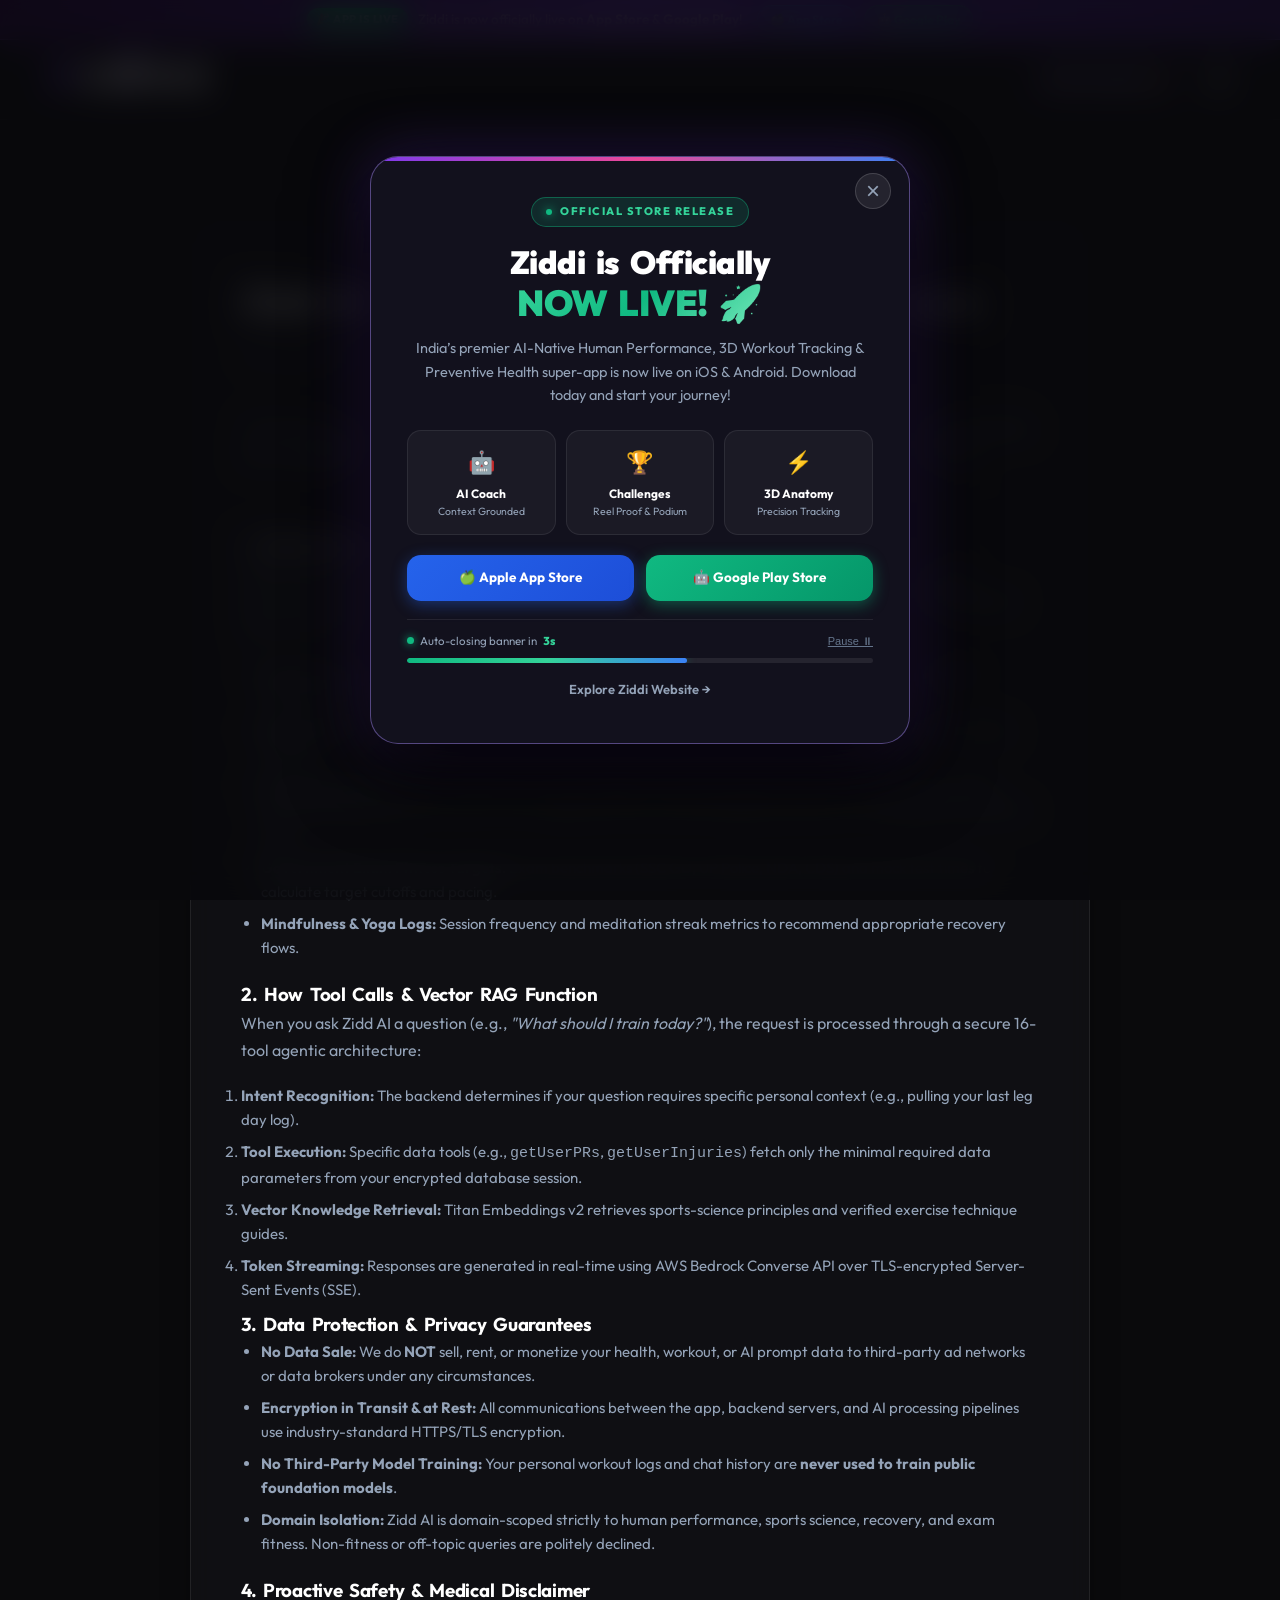
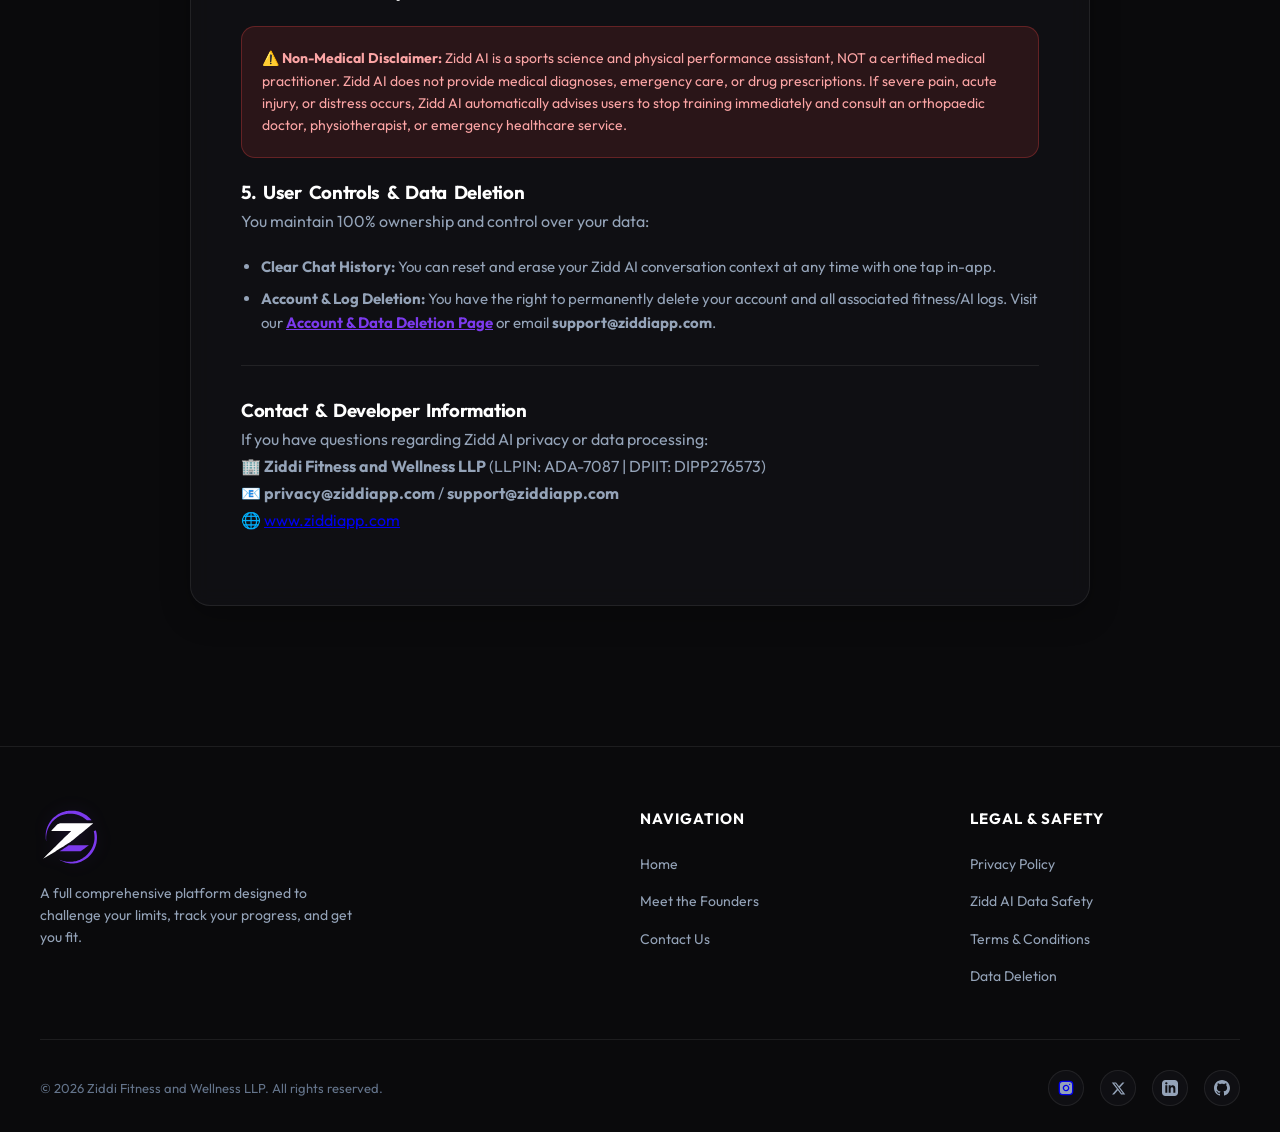
==== commit 7be7fd37: "Add 5s auto-dismiss countdown slider to launch banner, unlock Ziddi Store with real items & Razorpay" ====
--- a/ai-privacy.html
+++ b/ai-privacy.html
@@ -21,11 +21,11 @@
   <link rel="icon" type="image/png" sizes="192x192" href="assets/favicon.png">
   <link rel="apple-touch-icon" sizes="180x180" href="assets/favicon.png">
   <link rel="shortcut icon" href="assets/favicon.png">
-  <link rel="stylesheet" href="/assets/style.css?v=4.0">
-  <script src="/assets/auth.js?v=4.0"></script>
-  <script src="/assets/store.js?v=4.0"></script>
-  <script src="/assets/subscription-modal.js?v=4.0"></script>
-  <script src="/assets/launch-timer.js?v=4.0"></script>
+  <link rel="stylesheet" href="/assets/style.css?v=4.1">
+  <script src="/assets/auth.js?v=4.1"></script>
+  <script src="/assets/store.js?v=4.1"></script>
+  <script src="/assets/subscription-modal.js?v=4.1"></script>
+  <script src="/assets/launch-timer.js?v=4.1"></script>
 </head>
 <body class="has-top-banner">
 
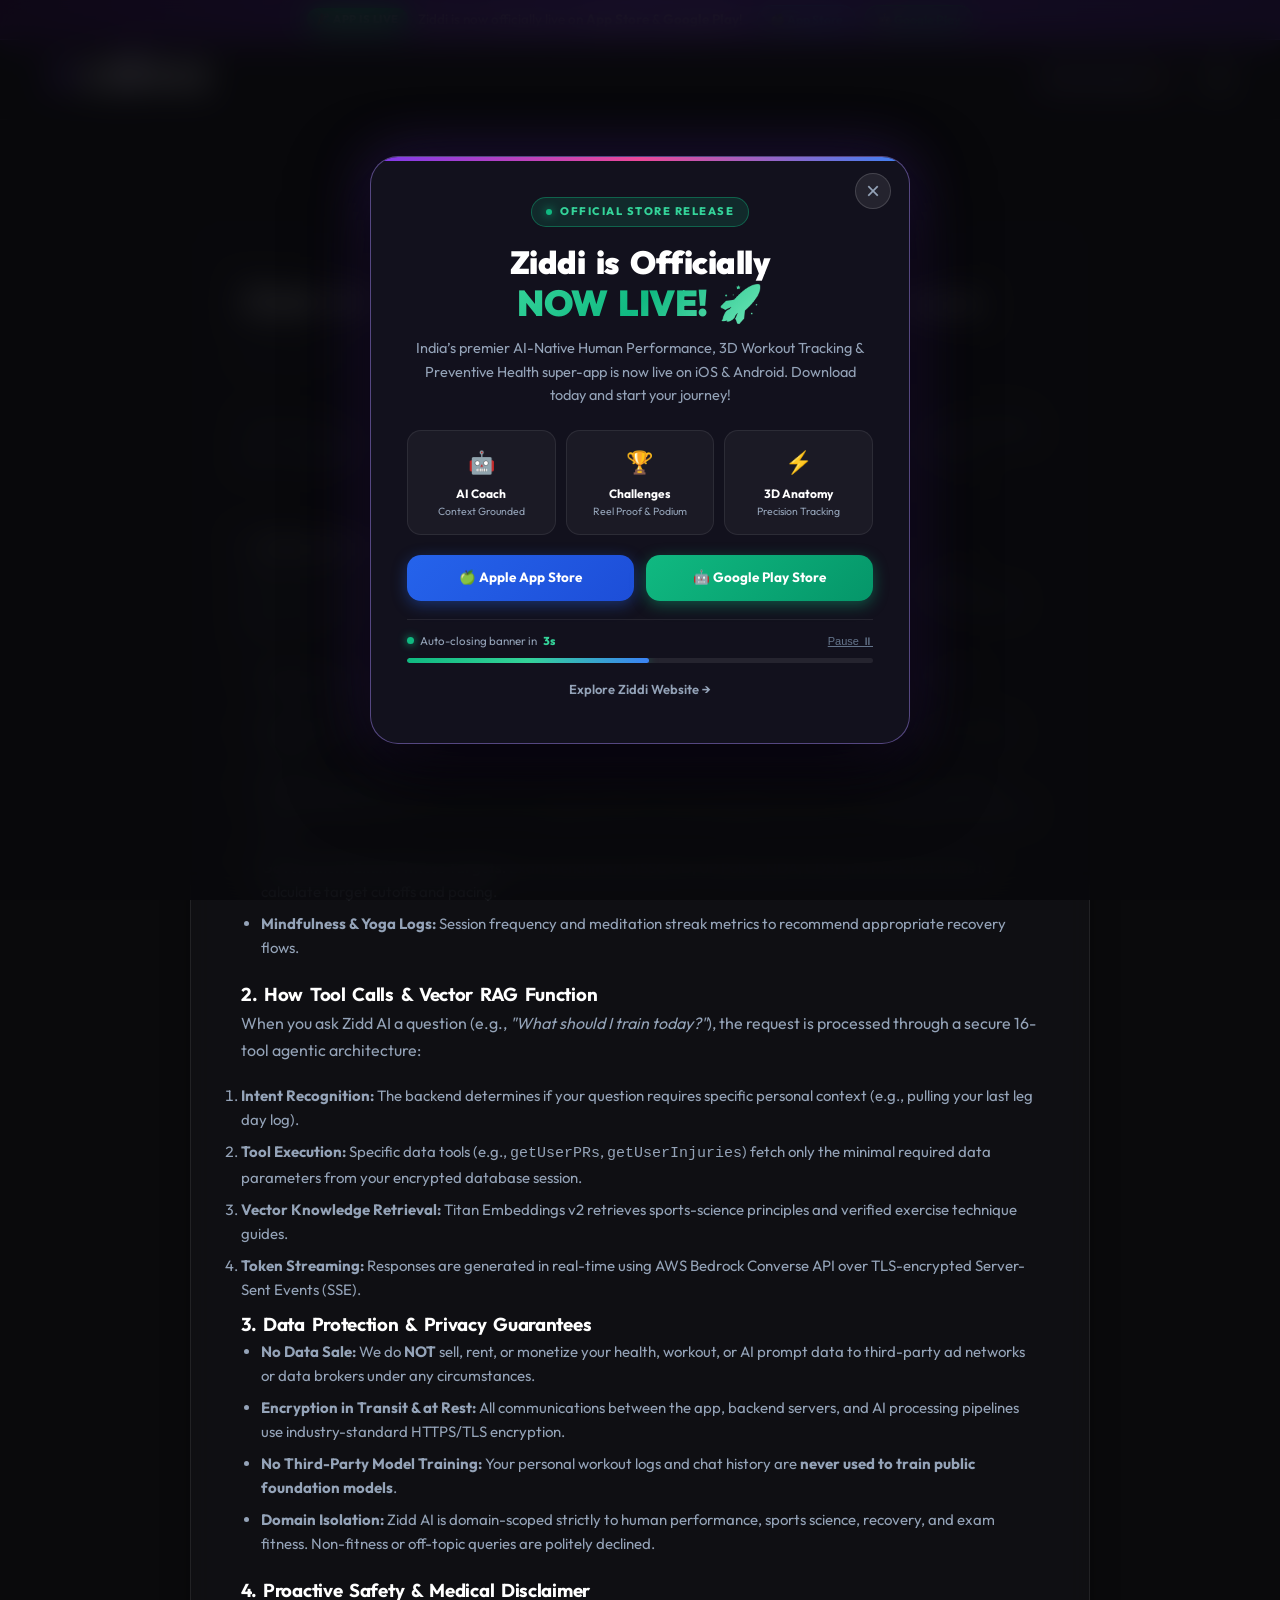
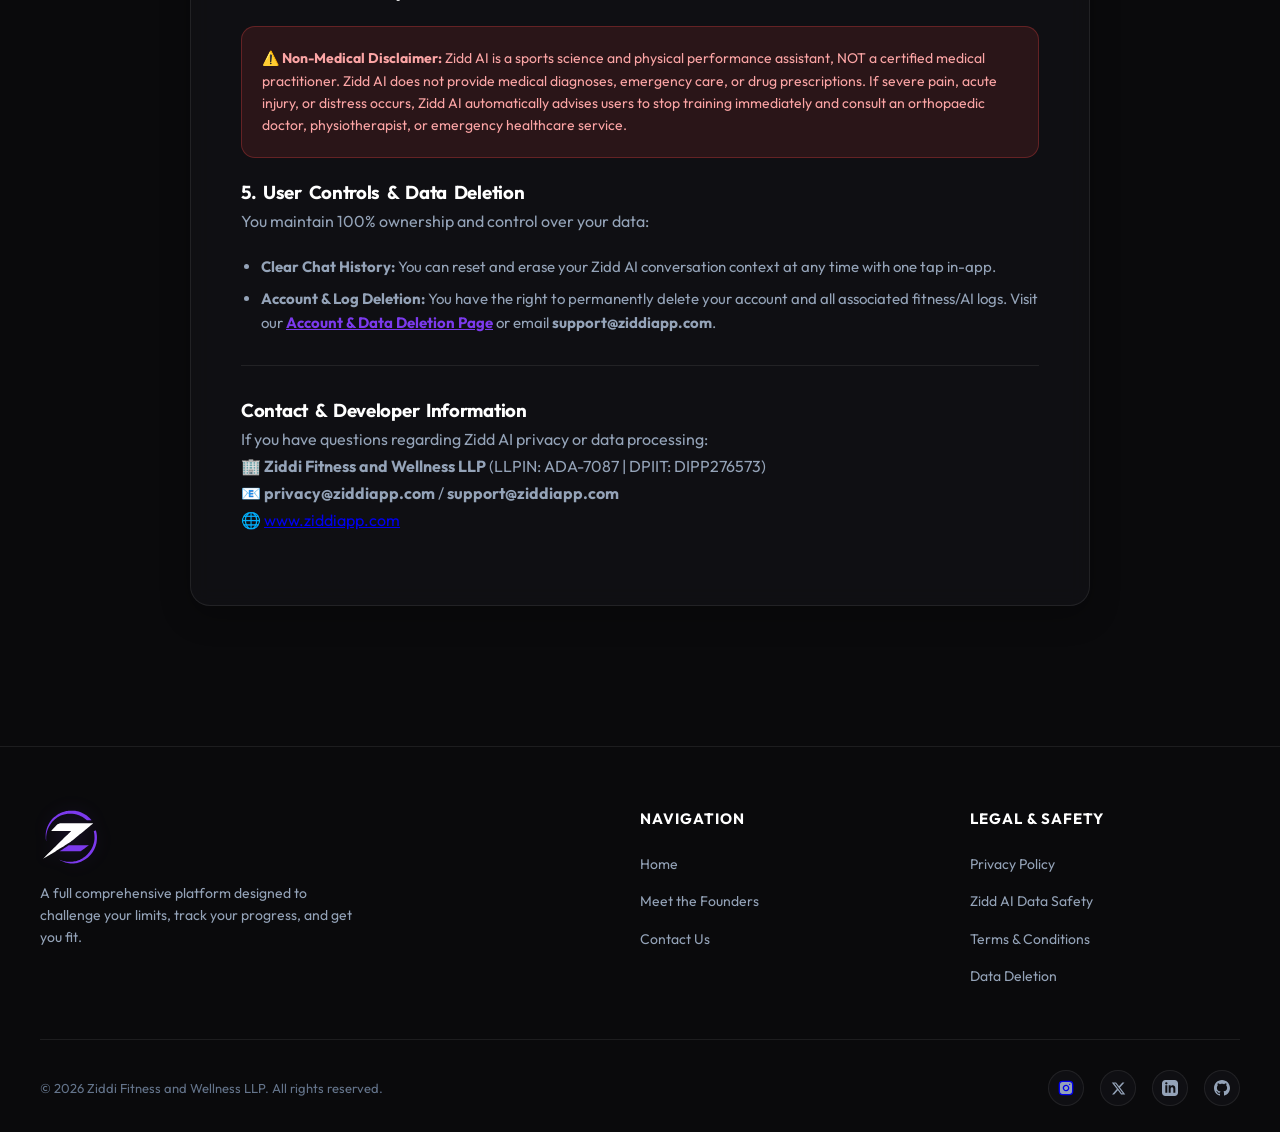
==== commit 10fa0da8: "Update challenges podium: add Uttam (54 reps, Rank 1), Namit (Ziddi ID namitraj9979_f4zd), render at" ====
--- a/ai-privacy.html
+++ b/ai-privacy.html
@@ -21,11 +21,11 @@
   <link rel="icon" type="image/png" sizes="192x192" href="assets/favicon.png">
   <link rel="apple-touch-icon" sizes="180x180" href="assets/favicon.png">
   <link rel="shortcut icon" href="assets/favicon.png">
-  <link rel="stylesheet" href="/assets/style.css?v=4.1">
-  <script src="/assets/auth.js?v=4.1"></script>
-  <script src="/assets/store.js?v=4.1"></script>
-  <script src="/assets/subscription-modal.js?v=4.1"></script>
-  <script src="/assets/launch-timer.js?v=4.1"></script>
+  <link rel="stylesheet" href="/assets/style.css?v=4.2">
+  <script src="/assets/auth.js?v=4.2"></script>
+  <script src="/assets/store.js?v=4.2"></script>
+  <script src="/assets/subscription-modal.js?v=4.2"></script>
+  <script src="/assets/launch-timer.js?v=4.2"></script>
 </head>
 <body class="has-top-banner">
 
--- a/assets/style.css
+++ b/assets/style.css
@@ -1504,6 +1504,32 @@
   max-width: 100%;
 }
 
+.podium-ziddi-id {
+  display: inline-flex;
+  align-items: center;
+  gap: 5px;
+  font-size: 11.5px;
+  color: #C084FC;
+  background: rgba(168, 85, 247, 0.12);
+  border: 1px solid rgba(168, 85, 247, 0.35);
+  padding: 3px 11px;
+  border-radius: 999px;
+  font-family: ui-monospace, SFMono-Regular, Menlo, Monaco, Consolas, monospace;
+  font-weight: 600;
+  margin-bottom: 8px;
+  letter-spacing: 0.3px;
+  max-width: 90%;
+  overflow: hidden;
+  text-overflow: ellipsis;
+  white-space: nowrap;
+  box-shadow: 0 0 12px rgba(168, 85, 247, 0.15);
+}
+
+.podium-ziddi-id .ziddi-id-icon {
+  color: #A855F7;
+  font-size: 11px;
+}
+
 .podium-verified-badge {
   display: inline-flex;
   align-items: center;
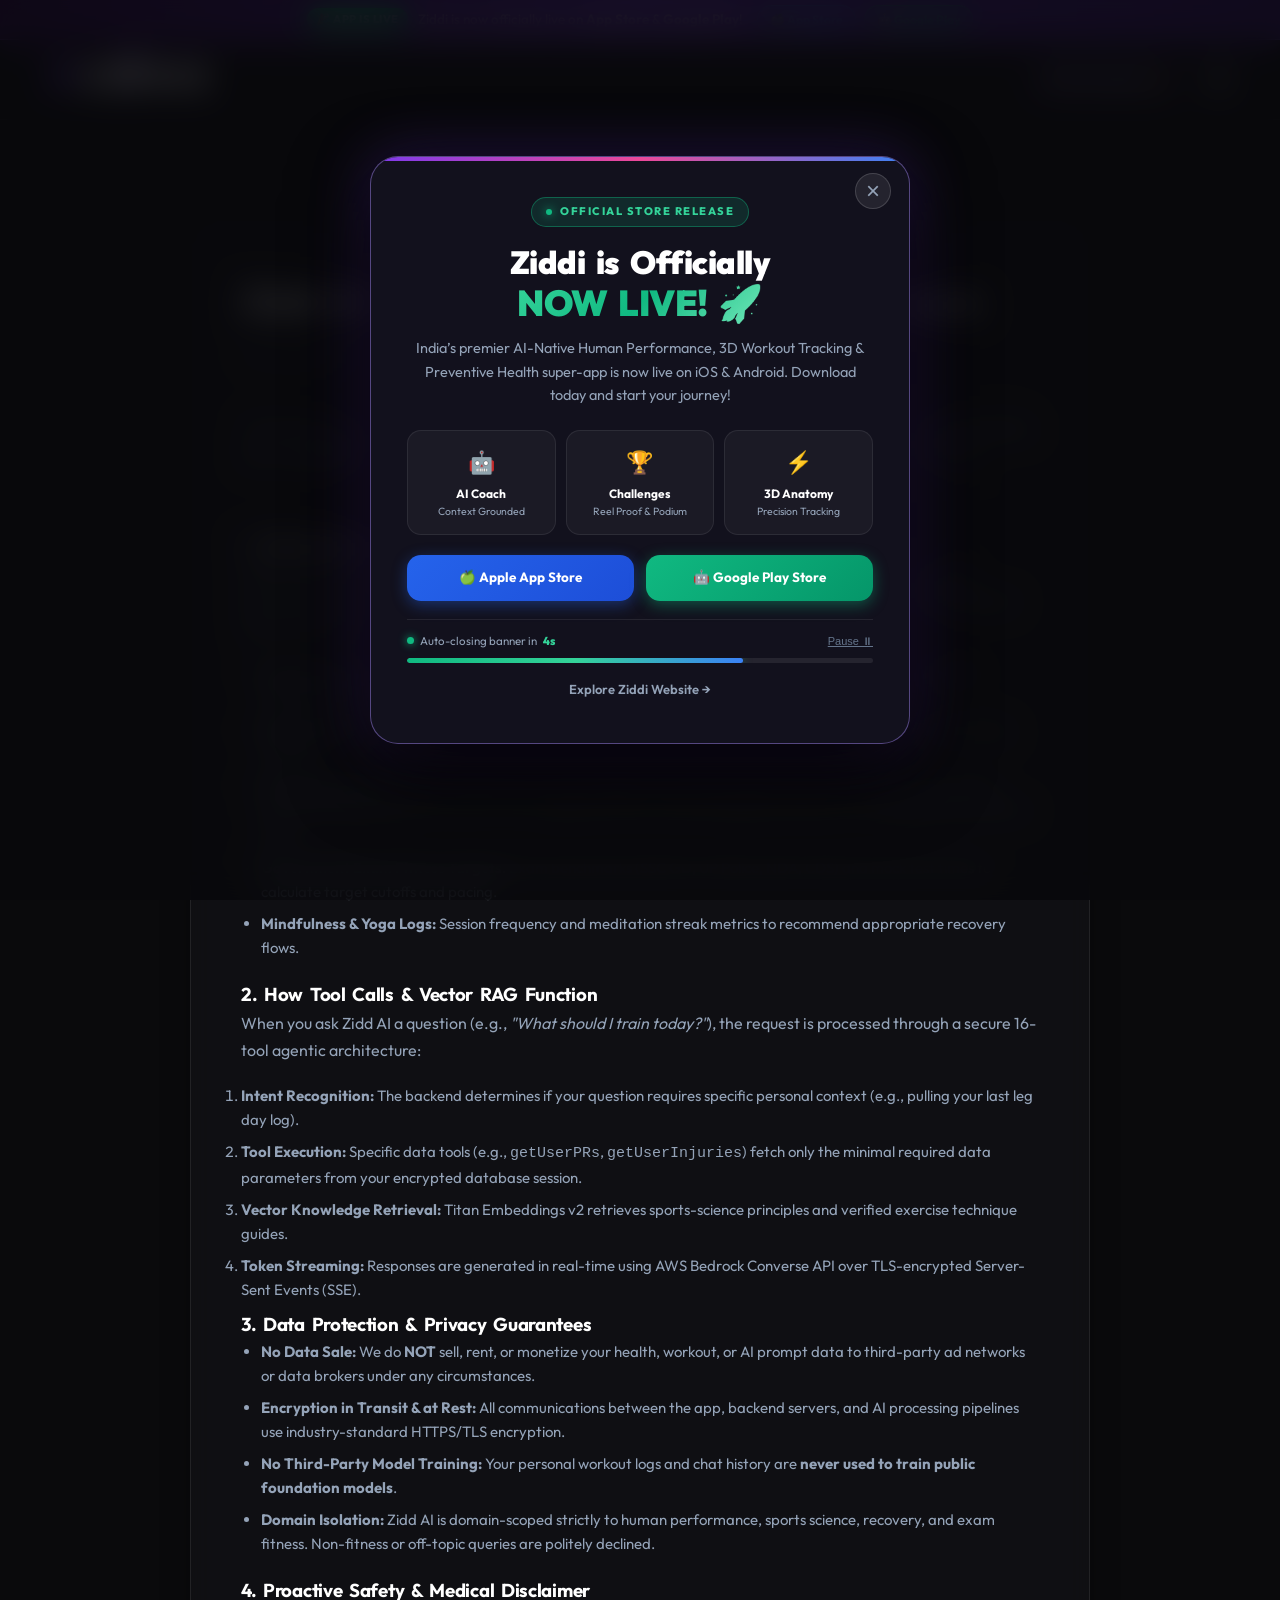
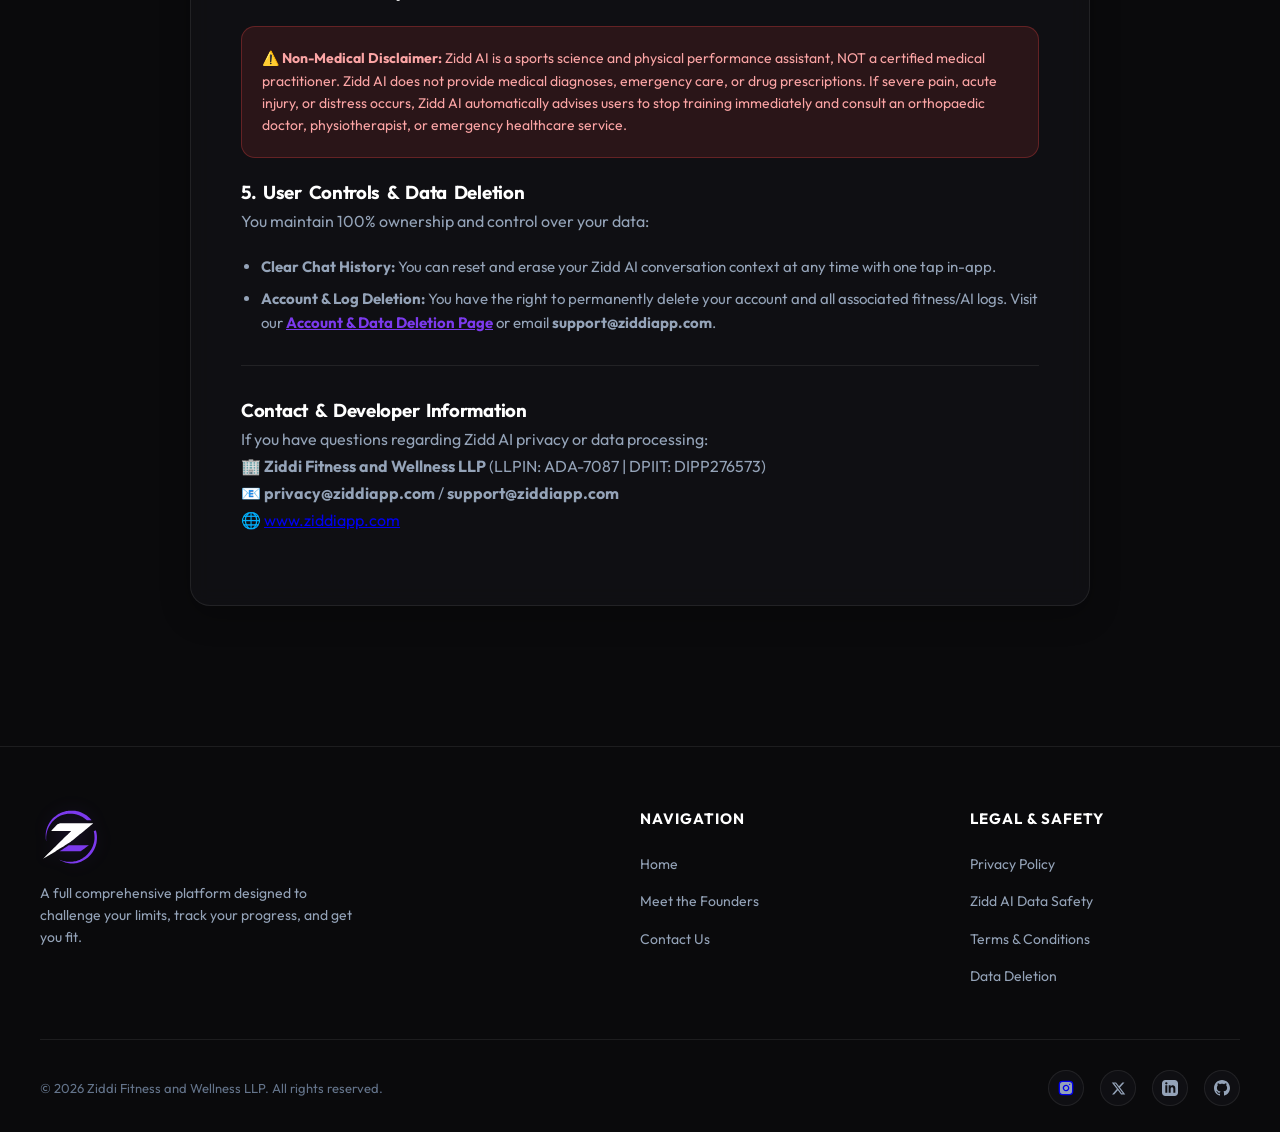
==== commit 9eeb60bd: "Add Rahul Thakur (32 reps, Rank 4, Ziddi ID rthakur8083_pwqq), render leaderboard contenders section" ====
--- a/ai-privacy.html
+++ b/ai-privacy.html
@@ -21,11 +21,11 @@
   <link rel="icon" type="image/png" sizes="192x192" href="assets/favicon.png">
   <link rel="apple-touch-icon" sizes="180x180" href="assets/favicon.png">
   <link rel="shortcut icon" href="assets/favicon.png">
-  <link rel="stylesheet" href="/assets/style.css?v=4.2">
-  <script src="/assets/auth.js?v=4.2"></script>
-  <script src="/assets/store.js?v=4.2"></script>
-  <script src="/assets/subscription-modal.js?v=4.2"></script>
-  <script src="/assets/launch-timer.js?v=4.2"></script>
+  <link rel="stylesheet" href="/assets/style.css?v=4.3">
+  <script src="/assets/auth.js?v=4.3"></script>
+  <script src="/assets/store.js?v=4.3"></script>
+  <script src="/assets/subscription-modal.js?v=4.3"></script>
+  <script src="/assets/launch-timer.js?v=4.3"></script>
 </head>
 <body class="has-top-banner">
 
--- a/assets/style.css
+++ b/assets/style.css
@@ -1597,6 +1597,160 @@
   transform: translateY(-2px);
 }
 
+/* ── Leaderboard Contenders (Rank 4+) ── */
+.podium-contenders-section {
+  margin-top: 36px;
+  max-width: 960px;
+  margin-left: auto;
+  margin-right: auto;
+  width: 100%;
+}
+
+.podium-contenders-title {
+  display: flex;
+  align-items: center;
+  gap: 8px;
+  font-size: 13px;
+  font-weight: 800;
+  color: #C084FC;
+  text-transform: uppercase;
+  letter-spacing: 0.8px;
+  margin-bottom: 14px;
+}
+
+.podium-contenders-list {
+  display: flex;
+  flex-direction: column;
+  gap: 12px;
+}
+
+.contender-row {
+  display: flex;
+  align-items: center;
+  gap: 16px;
+  background: rgba(18, 18, 26, 0.85);
+  border: 1px solid rgba(255, 255, 255, 0.08);
+  border-radius: 18px;
+  padding: 14px 20px;
+  backdrop-filter: blur(12px);
+  transition: all 0.25s ease;
+}
+
+.contender-row:hover {
+  background: rgba(26, 26, 38, 0.95);
+  border-color: rgba(168, 85, 247, 0.4);
+  transform: translateY(-2px);
+  box-shadow: 0 8px 24px rgba(0, 0, 0, 0.35);
+}
+
+.contender-rank {
+  font-size: 16px;
+  font-weight: 900;
+  color: #94A3B8;
+  min-width: 32px;
+  text-align: center;
+  font-variant-numeric: tabular-nums;
+}
+
+.contender-avatar-wrapper {
+  width: 44px;
+  height: 44px;
+  border-radius: 50%;
+  padding: 2px;
+  background: linear-gradient(135deg, #A855F7 0%, #6366F1 100%);
+  flex-shrink: 0;
+}
+
+.contender-avatar {
+  width: 100%;
+  height: 100%;
+  border-radius: 50%;
+  object-fit: cover;
+  background: #1E1B2E;
+  display: flex;
+  align-items: center;
+  justify-content: center;
+  color: #FFF;
+  font-weight: 800;
+  font-size: 14px;
+}
+
+.contender-info {
+  flex: 1;
+  min-width: 0;
+  display: flex;
+  flex-direction: column;
+  gap: 4px;
+}
+
+.contender-name-row {
+  display: flex;
+  align-items: center;
+  gap: 6px;
+}
+
+.contender-name {
+  font-size: 16px;
+  font-weight: 700;
+  color: #FFF;
+  white-space: nowrap;
+  overflow: hidden;
+  text-overflow: ellipsis;
+}
+
+.contender-verified-icon {
+  font-size: 13px;
+}
+
+.contender-ziddi-id {
+  margin-bottom: 0 !important;
+  padding: 2px 8px !important;
+  font-size: 10.5px !important;
+  align-self: flex-start;
+}
+
+.contender-score {
+  text-align: right;
+  flex-shrink: 0;
+  margin-right: 8px;
+}
+
+.contender-score-val {
+  font-size: 20px;
+  font-weight: 900;
+  color: #FFF;
+}
+
+.contender-score-unit {
+  font-size: 11px;
+  color: #94A3B8;
+  font-weight: 700;
+  text-transform: uppercase;
+  margin-left: 3px;
+}
+
+.contender-reel-btn {
+  width: auto !important;
+  padding: 8px 14px !important;
+  font-size: 12px !important;
+  flex-shrink: 0;
+}
+
+@media (max-width: 640px) {
+  .contender-row {
+    flex-wrap: wrap;
+    gap: 10px;
+    padding: 12px 14px;
+  }
+  .contender-action {
+    width: 100%;
+    margin-top: 4px;
+  }
+  .contender-reel-btn {
+    width: 100% !important;
+  }
+}
+
 /* ── In-Page Instagram Reel Video Modal ── */
 .reel-modal-backdrop {
   position: fixed;
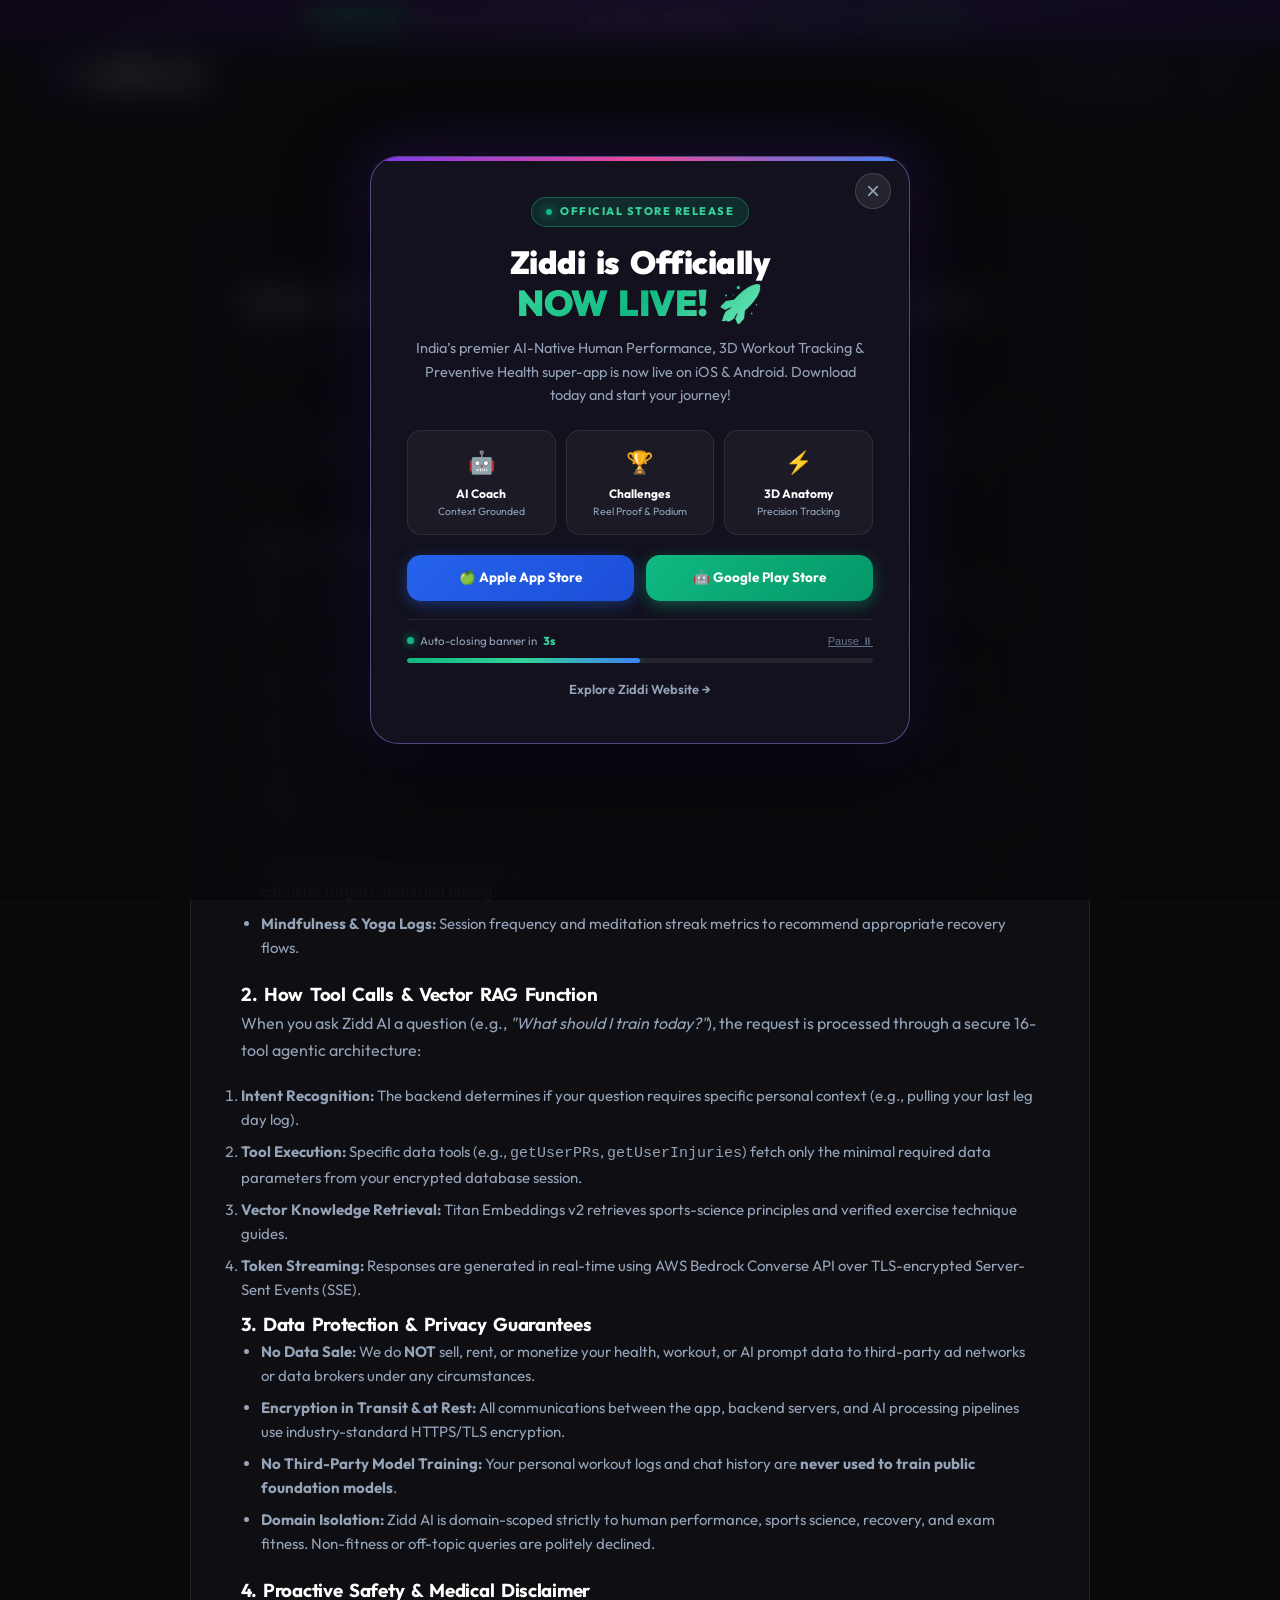
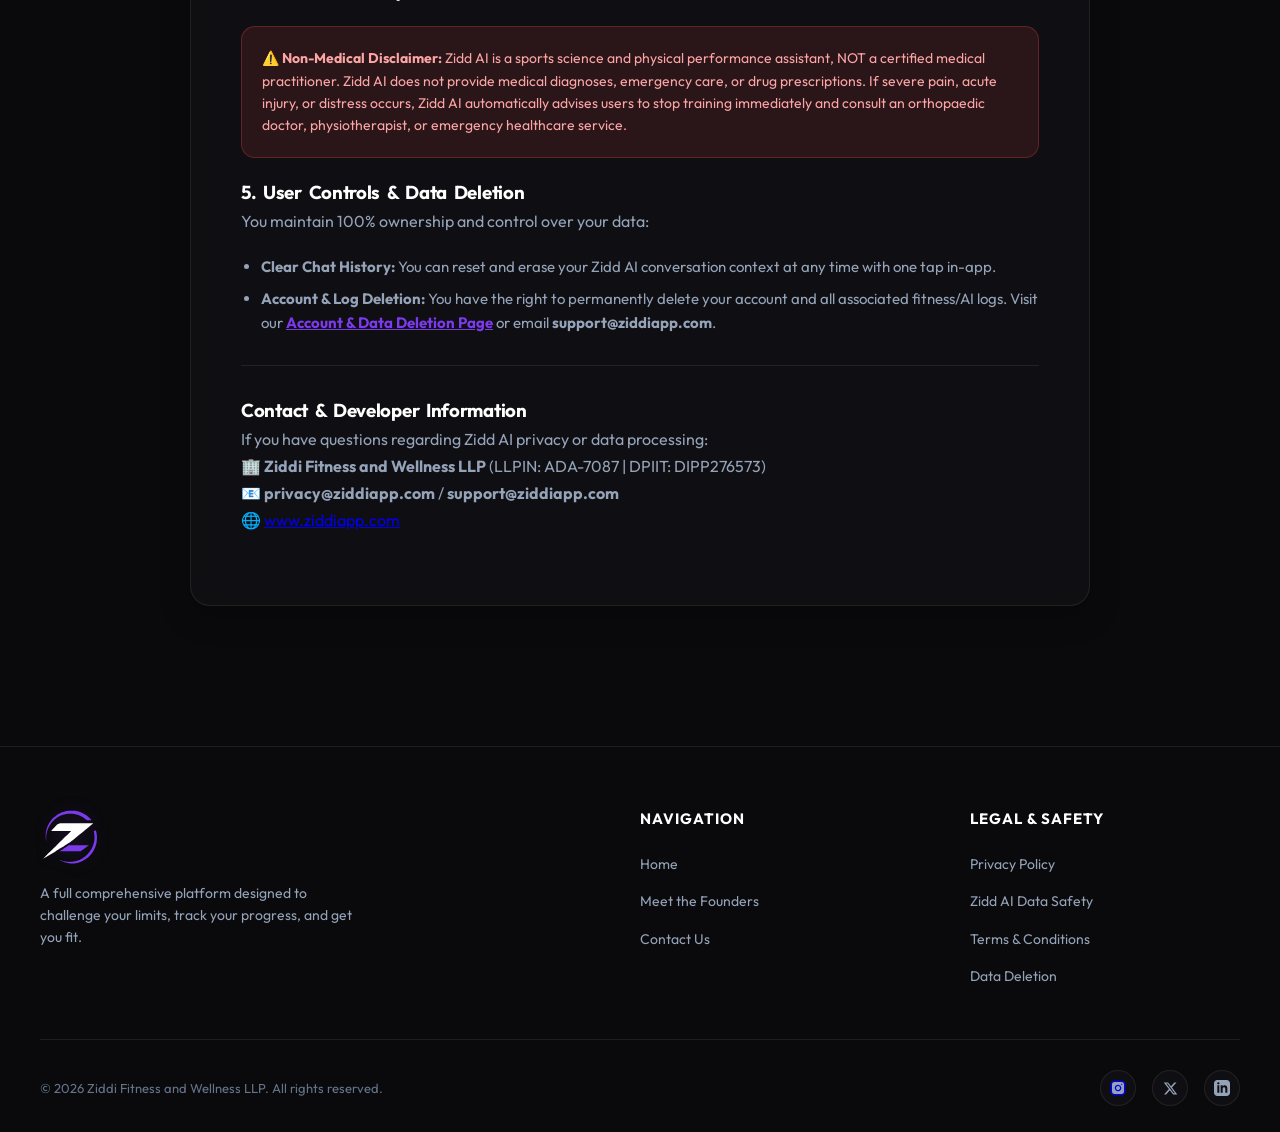
==== commit d4e7431b: "Lock store for maintenance, replace fake QR with scannable QR code SVG, remove GitHub from footers, " ====
--- a/ai-privacy.html
+++ b/ai-privacy.html
@@ -21,11 +21,11 @@
   <link rel="icon" type="image/png" sizes="192x192" href="assets/favicon.png">
   <link rel="apple-touch-icon" sizes="180x180" href="assets/favicon.png">
   <link rel="shortcut icon" href="assets/favicon.png">
-  <link rel="stylesheet" href="/assets/style.css?v=4.3">
-  <script src="/assets/auth.js?v=4.3"></script>
-  <script src="/assets/store.js?v=4.3"></script>
-  <script src="/assets/subscription-modal.js?v=4.3"></script>
-  <script src="/assets/launch-timer.js?v=4.3"></script>
+  <link rel="stylesheet" href="/assets/style.css?v=4.4">
+  <script src="/assets/auth.js?v=4.4"></script>
+  <script src="/assets/store.js?v=4.4"></script>
+  <script src="/assets/subscription-modal.js?v=4.4"></script>
+  <script src="/assets/launch-timer.js?v=4.4"></script>
 </head>
 <body class="has-top-banner">
 
@@ -193,10 +193,7 @@
         <a href="https://www.linkedin.com/company/ziddi-app" target="_blank" rel="noopener noreferrer" aria-label="LinkedIn">
           <svg width="16" height="16" viewBox="0 0 24 24" fill="currentColor"><path d="M19 0h-14c-2.761 0-5 2.239-5 5v14c0 2.761 2.239 5 5 5h14c2.762 0 5-2.239 5-5v-14c0-2.761-2.238-5-5-5zm-11 19h-3v-11h3v11zm-1.5-12.268c-.966 0-1.75-.779-1.75-1.75s.784-1.75 1.75-1.75 1.75.779 1.75 1.75-.784 1.75-1.75 1.75zm13.5 12.268h-3v-5.604c0-3.368-4-3.113-4 0v5.604h-3v-11h3v1.765c1.396-2.586 7-2.777 7 2.476v6.759z"/></svg>
         </a>
-        <!-- GitHub -->
-        <a href="https://github.com/ziddiapp" target="_blank" rel="noopener noreferrer" aria-label="GitHub">
-          <svg width="16" height="16" viewBox="0 0 24 24" fill="currentColor"><path d="M12 0c-6.626 0-12 5.373-12 12 0 5.302 3.438 9.8 8.207 11.387.599.111.793-.261.793-.577v-2.234c-3.338.726-4.033-1.416-4.033-1.416-.546-1.387-1.333-1.756-1.333-1.756-1.089-.745.083-.729.083-.729 1.205.084 1.839 1.237 1.839 1.237 1.07 1.834 2.807 1.304 3.492.997.107-.775.418-1.305.762-1.604-2.665-.305-5.467-1.334-5.467-5.931 0-1.311.469-2.381 1.236-3.221-.124-.303-.535-1.524.117-3.176 0 0 1.008-.322 3.301 1.23.957-.266 1.983-.399 3.003-.404 1.02.005 2.047.138 3.006.404 2.291-1.552 3.297-1.23 3.297-1.23.653 1.653.242 2.874.118 3.176.77.84 1.235 1.911 1.235 3.221 0 4.609-2.807 5.624-5.479 5.921.43.372.823 1.102.823 2.222v3.293c0 .319.192.694.801.576 4.765-1.589 8.199-6.086 8.199-11.386 0-6.627-5.373-12-12-12z"/></svg>
-        </a>
+
       </div>
     </div>
   </footer>
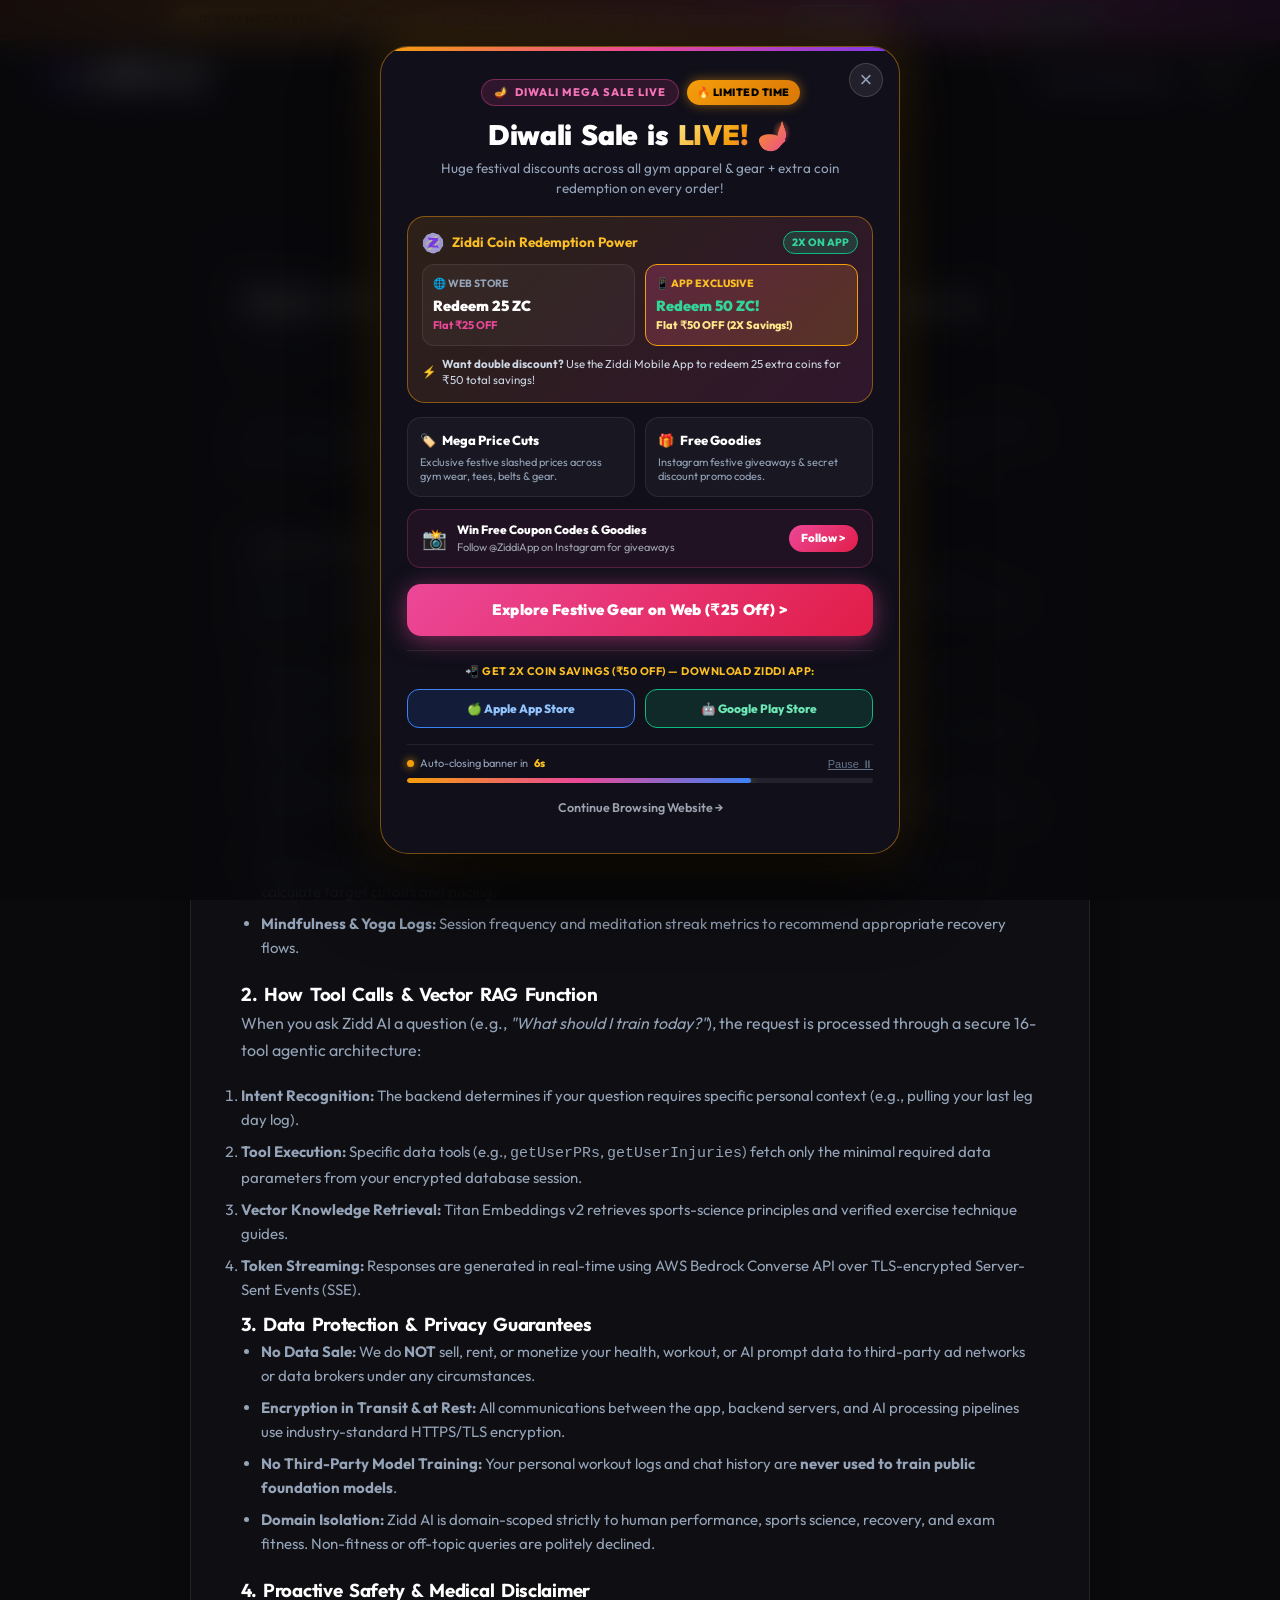
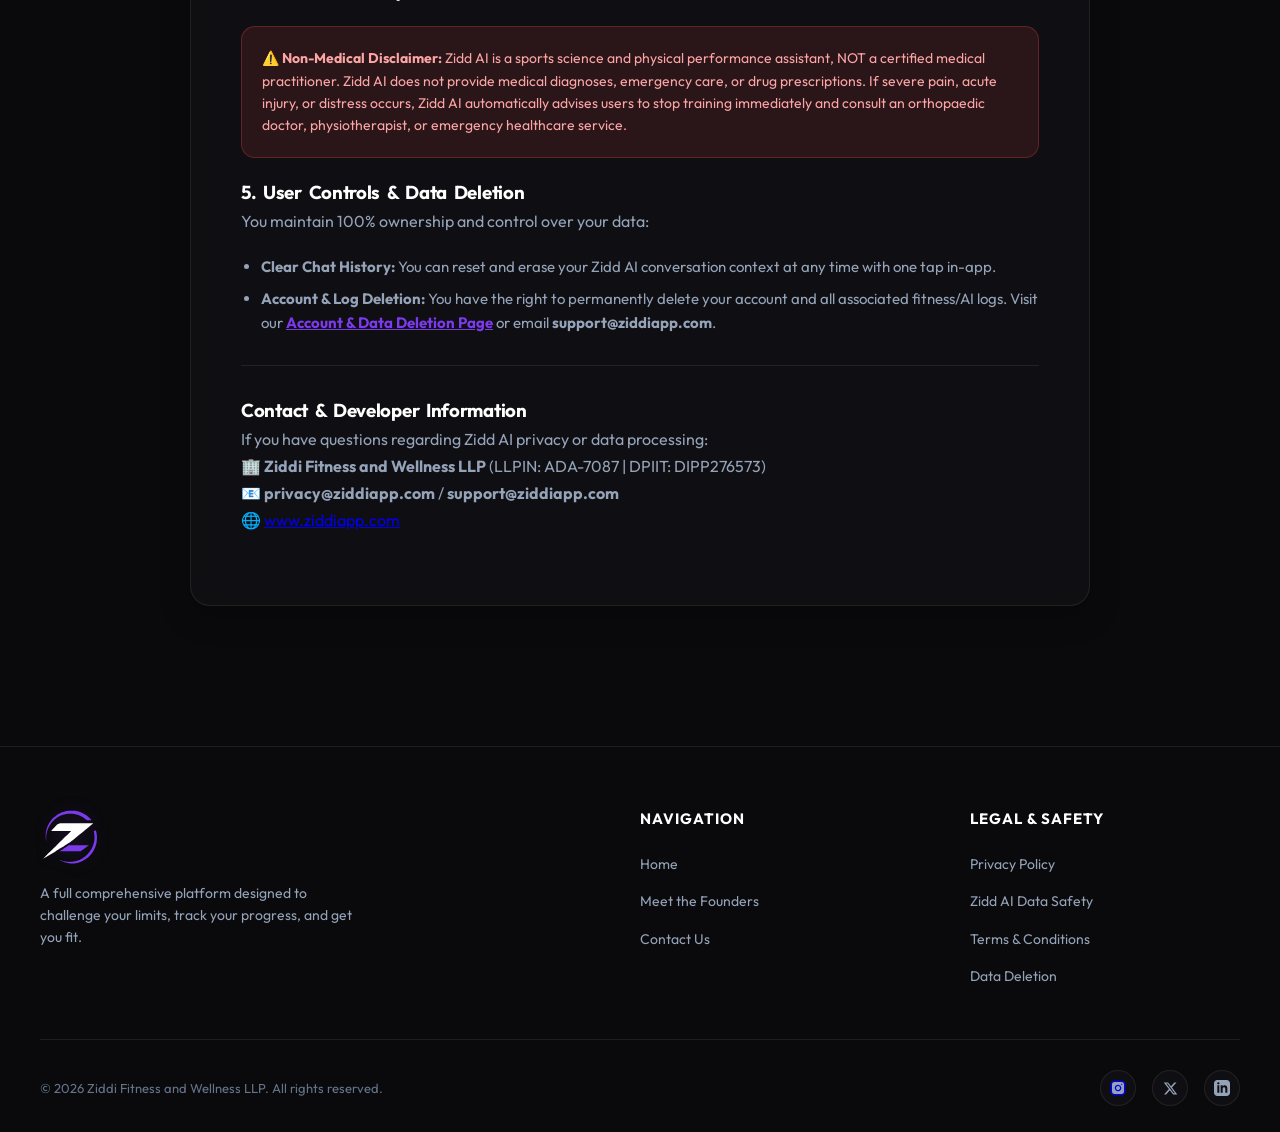
==== commit 0e68804a: "Launch Diwali Mega Sale experience: 50 ZC mobile app perk, 25 ZC web discount, festive modal & top a" ====
--- a/ai-privacy.html
+++ b/ai-privacy.html
@@ -25,7 +25,7 @@
   <script src="/assets/auth.js?v=4.4"></script>
   <script src="/assets/store.js?v=4.4"></script>
   <script src="/assets/subscription-modal.js?v=4.4"></script>
-  <script src="/assets/launch-timer.js?v=4.4"></script>
+  <script src="/assets/launch-timer.js?v=4.7"></script>
 </head>
 <body class="has-top-banner">
 
--- a/assets/style.css
+++ b/assets/style.css
@@ -931,7 +931,7 @@
   left: 0;
   right: 0;
   height: 4px;
-  background: linear-gradient(90deg, #7C3AED 0%, #EC4899 50%, #3B82F6 100%);
+  background: linear-gradient(90deg, #F59E0B 0%, #EC4899 50%, #7C3AED 100%);
 }
 
 .launch-modal-close {
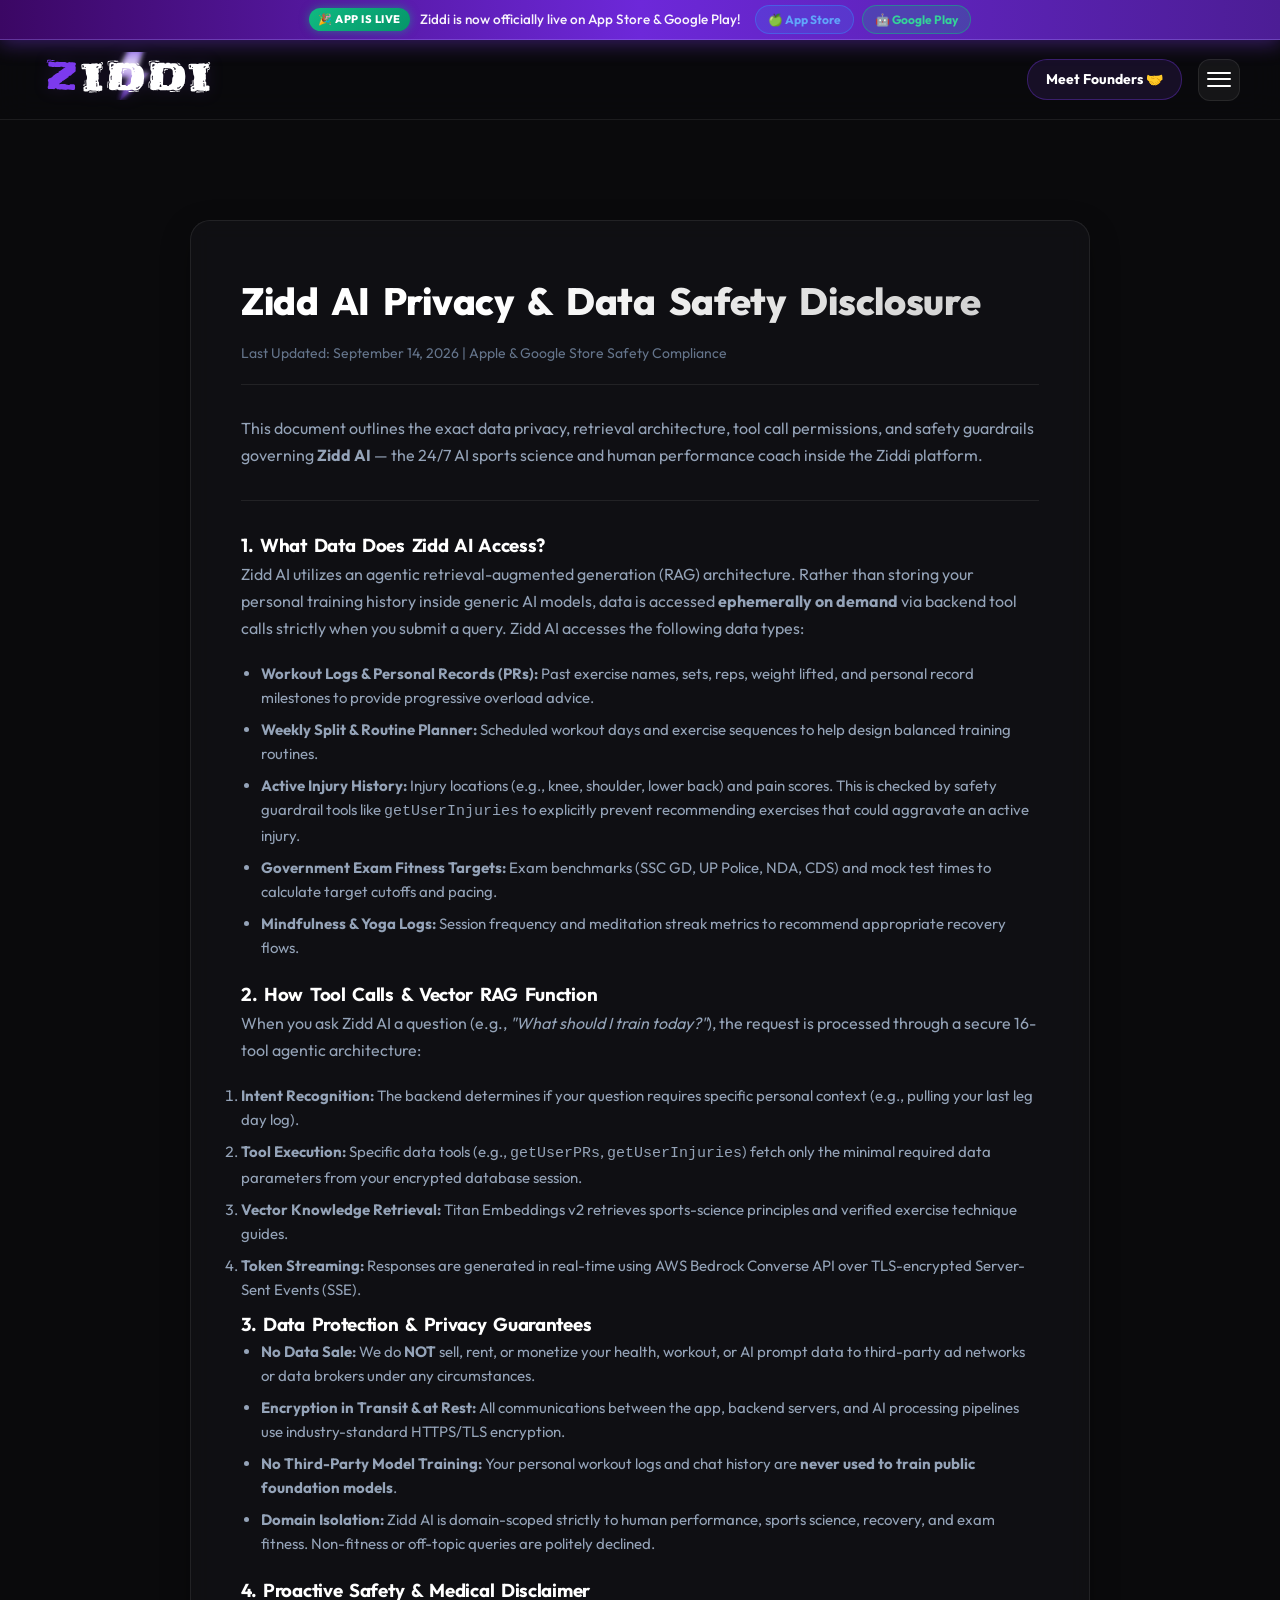
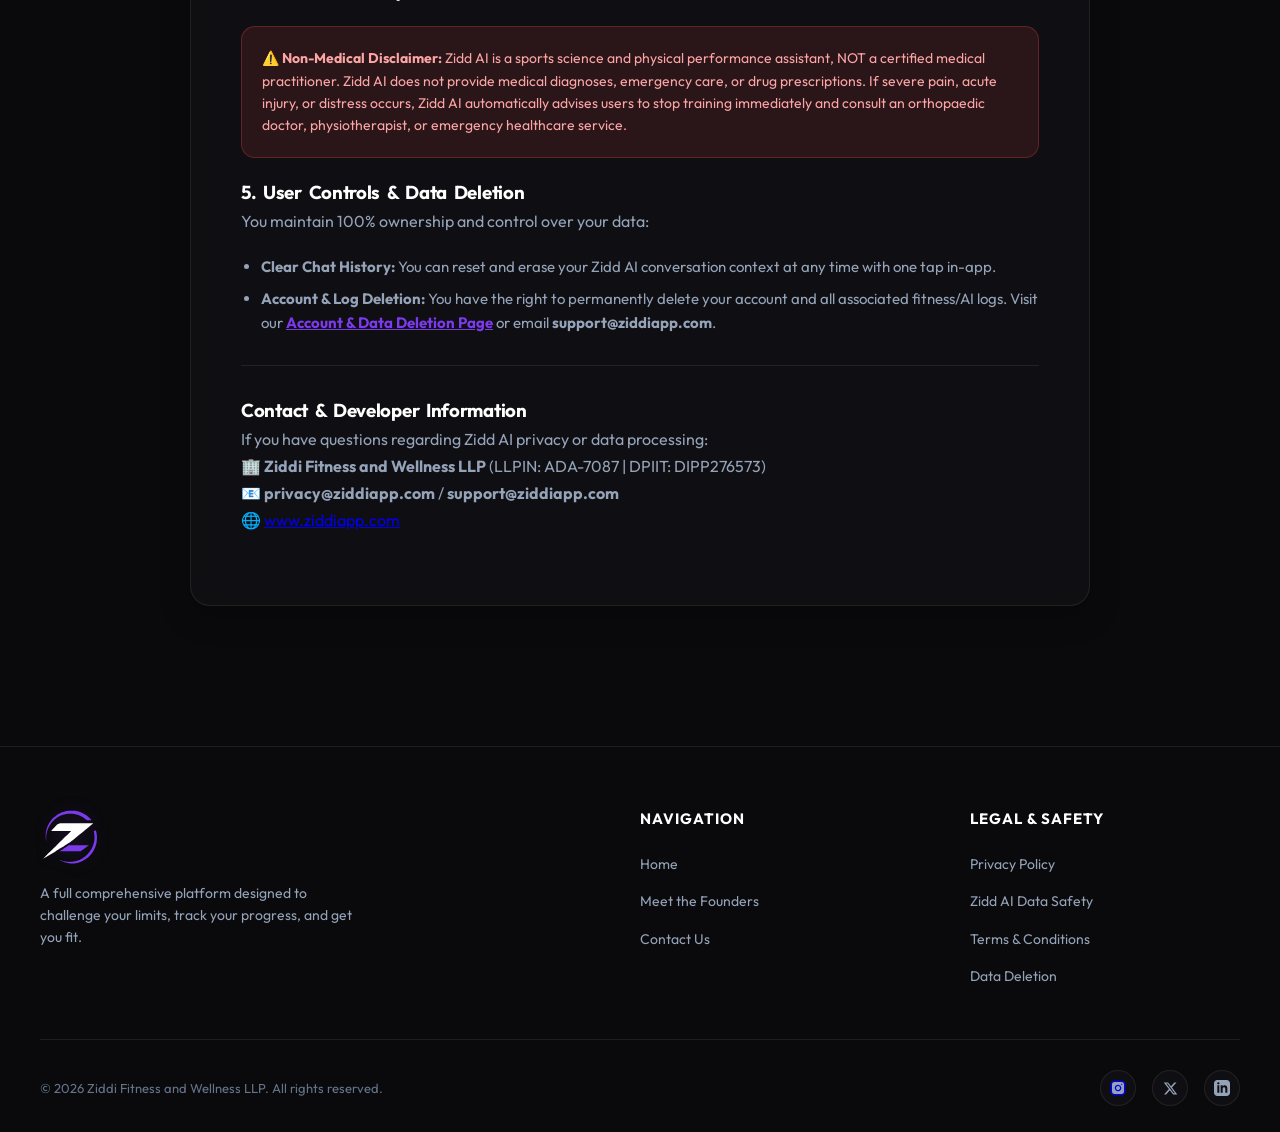
==== commit 4be7b3f0: "Fix store banner overlap, enlarge Diwali modal for desktop, automate 16 Nov 23:59 expiry, and mark p" ====
--- a/ai-privacy.html
+++ b/ai-privacy.html
@@ -25,7 +25,7 @@
   <script src="/assets/auth.js?v=4.4"></script>
   <script src="/assets/store.js?v=4.4"></script>
   <script src="/assets/subscription-modal.js?v=4.4"></script>
-  <script src="/assets/launch-timer.js?v=4.7"></script>
+  <script src="/assets/launch-timer.js?v=4.8"></script>
 </head>
 <body class="has-top-banner">
 
--- a/assets/style.css
+++ b/assets/style.css
@@ -45,7 +45,7 @@
 }
 
 /* Header & Navigation */
-header {
+header:not(.store-header) {
   position: fixed;
   top: 0;
   left: 0;
@@ -61,6 +61,20 @@
   align-items: center;
   padding: 0 40px;
   transition: var(--transition);
+}
+
+/* Store Header In-Flow Override (Never Fixed) */
+header.store-header {
+  position: relative !important;
+  top: 0 !important;
+  left: auto !important;
+  width: 100% !important;
+  height: auto !important;
+  z-index: 10 !important;
+}
+
+body.has-top-banner .store-container {
+  padding-top: 60px !important;
 }
 
 header.scrolled {
@@ -693,9 +707,9 @@
 }
 
 /* Header offset rule - supports both class and CSS :has */
-body.has-top-banner header,
-body:has(.top-announcement-banner) header,
-header.has-banner {
+body.has-top-banner header:not(.store-header),
+body:has(.top-announcement-banner) header:not(.store-header),
+header.has-banner:not(.store-header) {
   top: 40px !important;
 }
 
@@ -752,18 +766,20 @@
   .top-announcement-banner .banner-timer .t-lbl {
     font-size: 9px !important;
   }
-  body.has-top-banner header,
-  body:has(.top-announcement-banner) header,
-  header.has-banner {
+  body.has-top-banner header:not(.store-header),
+  body:has(.top-announcement-banner) header:not(.store-header),
+  header.has-banner:not(.store-header) {
     top: 38px !important;
   }
   body.has-top-banner .hero-container,
   body.has-top-banner .challenges-page-hero,
   body.has-top-banner .founders-hero,
   body.has-top-banner .feedback-hero,
-  body.has-top-banner .legal-container,
+  body.has-top-banner .legal-container {
+    padding-top: 120px !important;
+  }
   body.has-top-banner .store-container {
-    padding-top: 120px !important;
+    padding-top: 50px !important;
   }
 }
 
@@ -922,6 +938,52 @@
 
 .launch-modal-backdrop.active .launch-modal {
   transform: translateY(0) scale(1);
+}
+
+/* Diwali Sale Modal (Responsive Desktop Enlarge) */
+.launch-modal.diwali-modal {
+  background: #100F1A !important;
+  border: 1.5px solid rgba(245, 158, 11, 0.45) !important;
+  border-radius: 28px !important;
+  box-shadow: 0 25px 80px rgba(0, 0, 0, 0.95), 0 0 60px rgba(245, 158, 11, 0.25) !important;
+  max-width: 540px;
+  width: 94%;
+  padding: 30px 22px;
+  max-height: 92vh;
+  overflow-y: auto;
+  box-sizing: border-box;
+}
+
+@media (min-width: 768px) {
+  .launch-modal.diwali-modal {
+    max-width: 740px !important;
+    padding: 42px 38px !important;
+  }
+  .launch-modal.diwali-modal .diwali-modal-title {
+    font-size: 34px !important;
+  }
+  .launch-modal.diwali-modal .diwali-coin-box {
+    padding: 20px 22px !important;
+  }
+  .launch-modal.diwali-modal .diwali-perk-card {
+    padding: 16px 18px !important;
+  }
+  .launch-modal.diwali-modal .diwali-perk-val {
+    font-size: 18px !important;
+  }
+  .launch-modal.diwali-modal .diwali-deal-card {
+    padding: 16px 18px !important;
+  }
+}
+
+@media (max-width: 600px) {
+  .launch-modal.diwali-modal {
+    padding: 24px 16px !important;
+    border-radius: 22px !important;
+  }
+  .launch-modal.diwali-modal .diwali-modal-title {
+    font-size: 24px !important;
+  }
 }
 
 .launch-modal::before {
